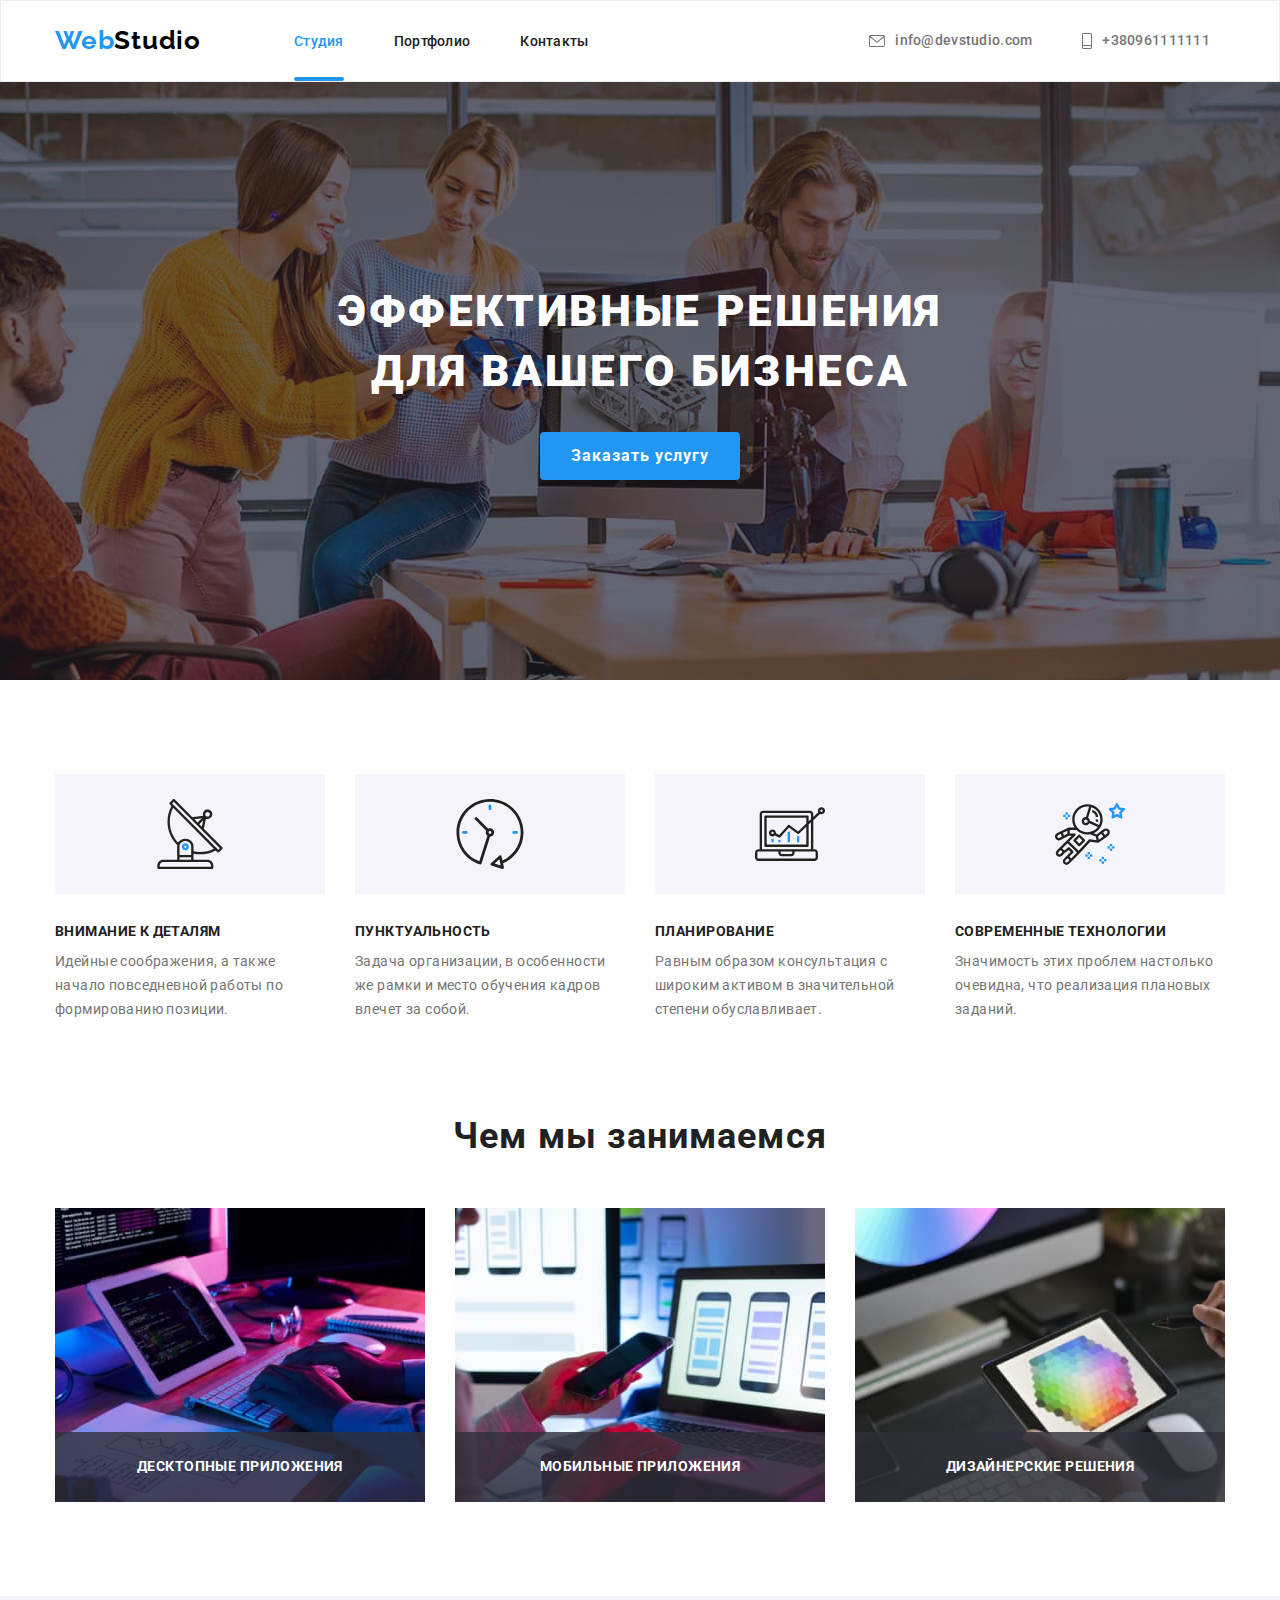
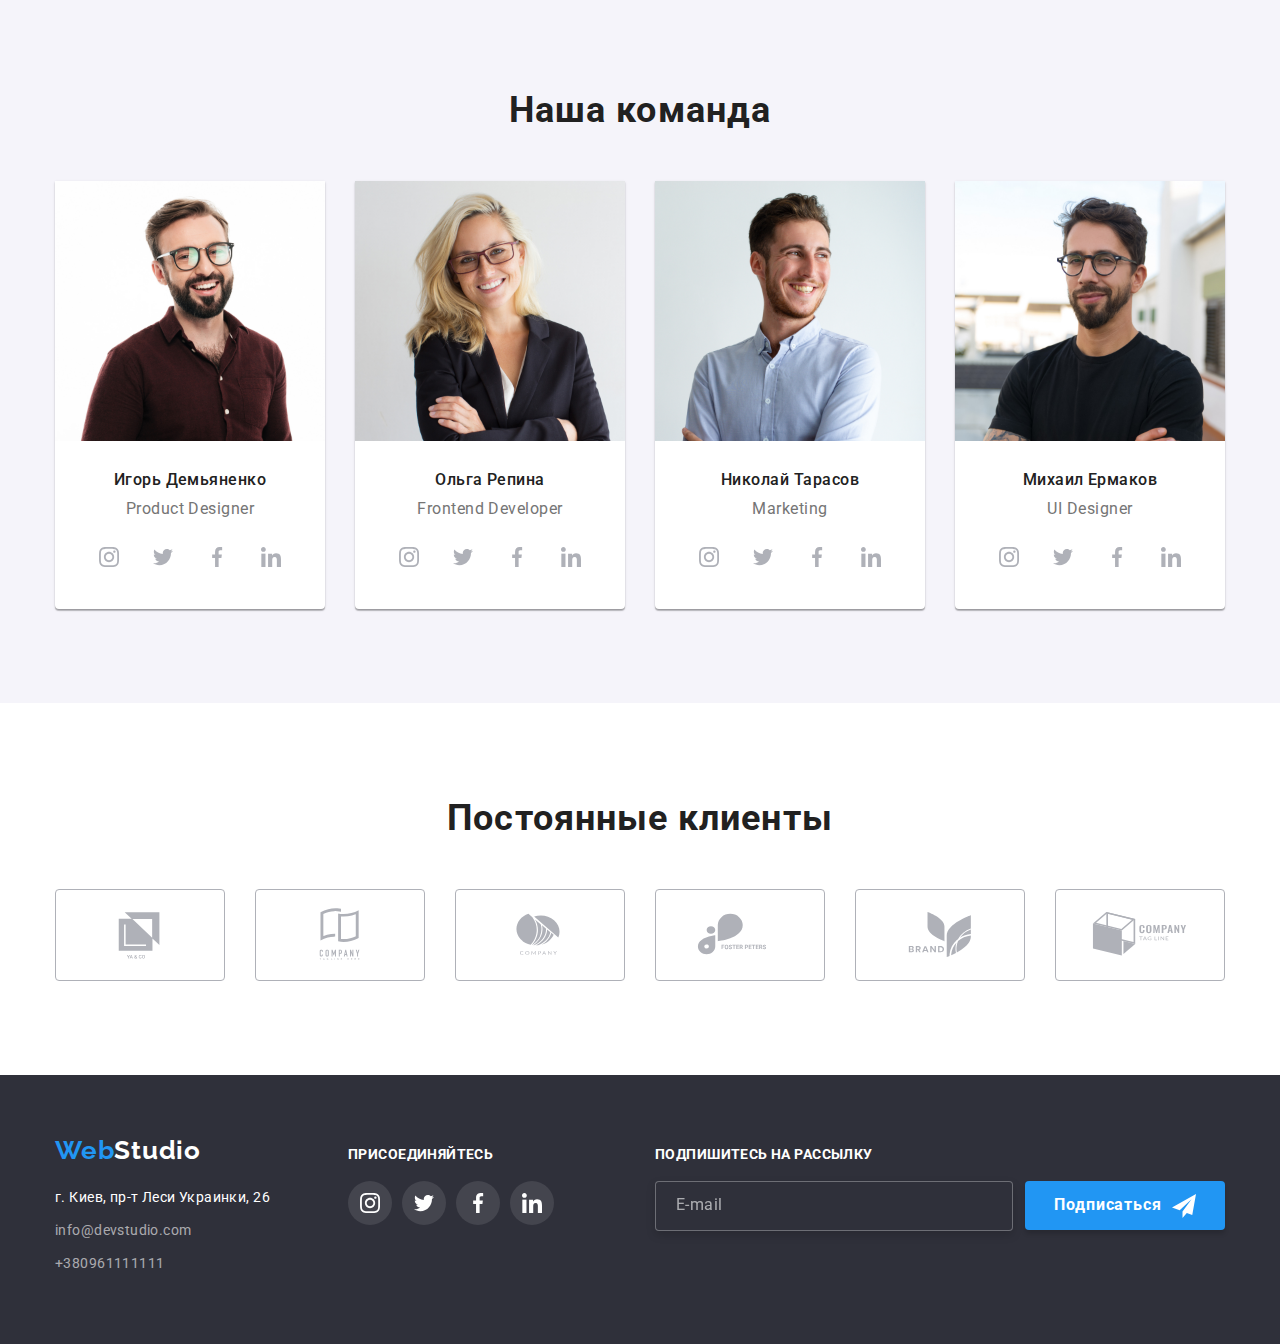
==== index.html @ fdfac1af "TEST" ====
<!DOCTYPE html>
<html lang="ru">
<head>
    <meta charset="UTF-8">
    <meta http-equiv="X-UA-Compatible" content="IE=edge">
    <meta name="viewport" content="width=device-width, initial-scale=1.0">
    <title>Студия</title>
    <link href="https://fonts.googleapis.com/css2?family=Raleway:wght@700&family=Roboto:wght@400;500;700;900&display=swap" rel="stylesheet">
    <link rel="stylesheet" href="https://cdnjs.cloudflare.com/ajax/libs/animate.css/4.1.1/animate.min.css"/>
    <link rel="stylesheet" href="https://cdnjs.cloudflare.com/ajax/libs/modern-normalize/1.1.0/modern-normalize.css">
    <link rel="stylesheet" href="./css/reset.css">
    <link rel="stylesheet" href="./css/styles.css">
</head>
<body>
    <header class="page-header">
            <nav class="container main-nav">
                    <a href="/" class="logo-header">
                        <span class="accent">Web</span>Studio
                    </a> 
                <ul class="site-nav list">
                    <li class="item"><a class="link current" href="">Студия</a></li>
                    <li class="item"><a class="link" href="./portfolio.html">Портфолио</a></li>
                    <li class="item"><a class="link" href="">Контакты</a></li>
                </ul>
        
                <div class="container contacts-nav">
                    <ul class="contacts list">  
                        <li class="item-mail">
                            
                                <a class="item-mail-link" href="mailto:info@devstudio.com">info@devstudio.com
                                <svg class="item-mail-icon" width="16px" height="12px">
                                    <use href="./img/icons.svg#icon-mail"></use>
                                </svg>
                                </a>
                            
                        </li>
                        <li class="item-phone">
                                 <a class="item-phone-link" href="tel:+380961111111">+380961111111
                                <svg class="item-phone-icon" width="10px" height="16px">
                                    <use href="./img/icons.svg#icon-tel"></use>
                                </svg>
                                </a>
                            
                        </li>
                    </ul>
                </div>
            </nav>
    </header>
    <!-------------- ГЕРОЙ ------------------------------------------------------------>
 <main>
        <section class="hero">
            <div class="container container-hero">
                <h1 class="hero-title">ЭФФЕКТИВНЫЕ РЕШЕНИЯ ДЛЯ ВАШЕГО БИЗНЕСА</h1>
                <button data-modal-open animate__backInLeft type="button" class="button-hero">Заказать услугу</button>
            </div>
        </section>
    
    <!-------------- НАШИ ПРЕИМУЩЕСТВА ---------------------------------------------------------------------->
        <section class="section-benefits">
            <div class="container container-benefits">
            <ul class="benefits list">
                <li class="item">
                    <div class="benefits-logo">
                        <svg class="" width="70px" height="70px">
                            <use href="./img/icons.svg#icon-antenna"></use>
                        </svg>
                    </div>
                    <h3 class="title">ВНИМАНИЕ К ДЕТАЛЯМ</h3>
                    <p class="text">Идейные соображения, а также начало повседневной работы по формированию позиции.</p>
                </li>
                <li class="item">
                    <div class="benefits-logo">
                        <svg class="" width="70px" height="70px">
                            <use href="./img/icons.svg#icon-clock"></use>
                        </svg>
                    </div>
                    <h3 class="title">ПУНКТУАЛЬНОСТЬ</h3>
                    <p class="text">Задача организации, в особенности же рамки и место обучения кадров влечет за собой.</p>
                </li>
                <li class="item">
                    <div class="benefits-logo">
                        <svg class="" width="70px" height="70px">
                            <use href="./img/icons.svg#icon-diagram"></use>
                        </svg>
                    </div>
                    <h3 class="title">ПЛАНИРОВАНИЕ</h3>
                    <p class="text">Равным образом консультация с широким активом в значительной степени обуславливает.</p>
                </li>
                <li class="item">
                    <div class="benefits-logo">
                        <svg class="" width="70px" height="70px">
                            <use href="./img/icons.svg#icon-astronaut"></use>
                        </svg>
                    </div>
                    <h3 class="title">СОВРЕМЕННЫЕ ТЕХНОЛОГИИ</h3>
                    <p class="text">Значимость этих проблем настолько очевидна, что реализация плановых заданий.</p>
                </li>
            </ul>
            </div>
        </section>
        <!--  ЧЕМ МЫ ЗАНИМАЕМСЯ------------------------------------------------------------------------>
        <section class="section-photo">
            <div class="container container-photo">
                <h2 class="heading">Чем мы занимаемся</h2>
                    <ul class="photo list">
                        <li class="item">
                            <img src="./img/computer.jpeg" class="link" alt="Компьютер" width="370">
                            <div class="photo-title">
                                ДЕСКТОПНЫЕ ПРИЛОЖЕНИЯ
                            </div>
                        </li>
                        <li class="item">
                            <img src="./img/cellphone.jpeg" class="link" alt="Телефон" width="370">
                            <div class="photo-title">
                                МОБИЛЬНЫЕ ПРИЛОЖЕНИЯ
                            </div>
                        </li>
                        <li class="item">
                            <img src="./img/tablet.jpeg" class="link" alt="Планшет" width="370">
                            <div class="photo-title">
                                ДИЗАЙНЕРСКИЕ РЕШЕНИЯ
                            </div>
                        </li>
                    </ul>
             </div>
        </section>
        <!-- НАША КОМАНДА---------------------------------------------------------------------- -->
        <section class="section-team">
            <div class="container main-team">
                <h2 class="heading">Наша команда</h2>
                    <ul class="team list">
                        <li class="item">
                            <img src="./img/igordemjanenko.jpeg" class="link" alt="IgorDemjanenko" width="270">
                            <div class="text-block">
                                <h3 class="title">Игорь Демьяненко</h3>
                                <p class="text">Product Designer</p>
                                <ul class="team-social-list list">
                                    <li class="team-socail-item">
                                        <a href="" class="team-social-link">
                                            <svg class="team-social-icon" width="20px" height="20px">
                                                <use href="./img/icons.svg#icon-instagram"></use>
                                            </svg>
                                        </a>
                                    </li>
                                    <li class="team-socail-item">
                                        <a href="" class="team-social-link">
                                            <svg class="team-social-icon" width="20px" height="20px">
                                                <use href="./img/icons.svg#icon-twitter"></use>
                                            </svg>
                                        </a>
                                    </li>
                                    <li class="team-socail-item">
                                        <a href="" class="team-social-link">
                                            <svg class="team-social-icon" width="20px" height="20px">
                                                <use href="./img/icons.svg#icon-facebook"></use>
                                            </svg>
                                        </a>
                                    </li>
                                    <li class="team-socail-item">
                                        <a href="" class="team-social-link">
                                            <svg class="team-social-icon" width="20px" height="20px">
                                                <use href="./img/icons.svg#icon-linkedin"></use>
                                            </svg>
                                        </a>
                                    </li>
                                </ul>
                            </div>
                        </li>
                        <li class="item">
                            <img src="./img/olgarepina.jpeg" class="link" alt="OlgaRepina" width="270">
                            <div class="text-block">
                                <h3 class="title">Ольга Репина</h3>
                                <p class="text">Frontend Developer</p>
                                <ul class="team-social-list list">
                                    <li class="team-socail-item">
                                        <a href="" class="team-social-link">
                                            <svg class="team-social-icon" width="20px" height="20px">
                                                <use href="./img/icons.svg#icon-instagram"></use>
                                            </svg>
                                        </a>
                                    </li>
                                    <li class="team-socail-item">
                                        <a href="" class="team-social-link">
                                            <svg class="team-social-icon" width="20px" height="20px">
                                                <use href="./img/icons.svg#icon-twitter"></use>
                                            </svg>
                                        </a>
                                    </li>
                                    <li class="team-socail-item">
                                        <a href="" class="team-social-link">
                                            <svg class="team-social-icon" width="20px" height="20px">
                                                <use href="./img/icons.svg#icon-facebook"></use>
                                            </svg>
                                        </a>
                                    </li>
                                    <li class="team-socail-item">
                                        <a href="" class="team-social-link">
                                            <svg class="team-social-icon" width="20px" height="20px">
                                                <use href="./img/icons.svg#icon-linkedin"></use>
                                            </svg>
                                        </a>
                                    </li>
                                </ul>
                            </div>
                        </li>
                        <li class="item">
                            <img src="./img/nikolaytarasov.jpeg" class="link" alt="NikolayTarasov" width="270">
                            <div class="text-block">
                                <h3 class="title">Николай Тарасов</h3>
                                <p class="text">Marketing</p>
                                <ul class="team-social-list list">
                                    <li class="team-socail-item">
                                        <a href="" class="team-social-link">
                                            <svg class="team-social-icon" width="20px" height="20px">
                                                <use href="./img/icons.svg#icon-instagram"></use>
                                            </svg>
                                        </a>
                                    </li>
                                    <li class="team-socail-item">
                                        <a href="" class="team-social-link">
                                            <svg class="team-social-icon" width="20px" height="20px">
                                                <use href="./img/icons.svg#icon-twitter"></use>
                                            </svg>
                                        </a>
                                    </li>
                                    <li class="team-socail-item">
                                        <a href="" class="team-social-link">
                                            <svg class="team-social-icon" width="20px" height="20px">
                                                <use href="./img/icons.svg#icon-facebook"></use>
                                            </svg>
                                        </a>
                                    </li>
                                    <li class="team-socail-item">
                                        <a href="" class="team-social-link">
                                            <svg class="team-social-icon" width="20px" height="20px">
                                                <use href="./img/icons.svg#icon-linkedin"></use>
                                            </svg>
                                        </a>
                                    </li>
                                </ul>
                            </div>
                        </li>
                        <li class="item">
                            <img src="./img/mikhailermakov.jpeg" class="link" alt="MikhailErmakov" width="270">
                            <div class="text-block">
                                <h3 class="title">Михаил Ермаков</h3>
                                <p class="text">UI Designer</p>
                                <ul class="team-social-list list">
                                    <li class="team-socail-item">
                                        <a href="" class="team-social-link">
                                            <svg class="team-social-icon" width="20px" height="20px">
                                                <use href="./img/icons.svg#icon-instagram"></use>
                                            </svg>
                                        </a>
                                    </li>
                                    <li class="team-socail-item">
                                        <a href="" class="team-social-link">
                                            <svg class="team-social-icon" width="20px" height="20px">
                                                <use href="./img/icons.svg#icon-twitter"></use>
                                            </svg>
                                        </a>
                                    </li>
                                    <li class="team-socail-item">
                                        <a href="" class="team-social-link">
                                            <svg class="team-social-icon" width="20px" height="20px">
                                                <use href="./img/icons.svg#icon-facebook"></use>
                                            </svg>
                                        </a>
                                    </li>
                                    <li class="team-socail-item">
                                        <a href="" class="team-social-link">
                                            <svg class="team-social-icon" width="20px" height="20px">
                                                <use href="./img/icons.svg#icon-linkedin"></use>
                                            </svg>
                                        </a>
                                    </li>
                                </ul>
                            </div>
                        </li>
                    </ul>
            </div>
        </section>   
</main>
<!---------------ПОСТОЯННЫЕ КЛИЕНТЫ------------------------------------------------------------------------------------------------>
<section class="section-clients">
    <div class="container-clients">
        <h2 class="heading">Постоянные клиенты</h2>
        <ul class="clients list">     
                <li class="clients-item">
                        <a href="" class="clients-link">
                            <svg class="clients-icon" width="106px" height="60px">
                                <use href="./img/icons.svg#icon-Logo-1"></use>
                            </svg>
                        </a>  
                    
                </li>    
                <li class="clients-item">
                        <a href="" class="clients-link">
                            <svg class="clients-icon" width="106px" height="60px">
                                <use href="./img/icons.svg#icon-Logo-2"></use>
                            </svg>
                        </a>
                </li> 
                <li class="clients-item">
                        <a href="" class="clients-link">
                            <svg class="clients-icon" width="106px" height="60px">
                                <use href="./img/icons.svg#icon-Logo-3"></use>
                            </svg>
                        </a>
                </li>
                <li class="clients-item"> 
                        <a href="" class="clients-link">
                            <svg class="clients-icon" width="106px" height="60px">
                                <use href="./img/icons.svg#icon-Logo-4"></use>
                            </svg>
                        </a>    
                </li>
                <li class="clients-item">
                        <a href="" class="clients-link">
                            <svg class="clients-icon" width="106px" height="60px">
                                <use href="./img/icons.svg#icon-Logo-5"></use>
                            </svg>
                        </a>
                </li>
                <li class="clients-item">
                        <a href="" class="clients-link">
                            <svg class="clients-icon" width="106px" height="60px">
                                <use href="./img/icons.svg#icon-Logo-6"></use>
                            </svg>
                        </a>
                </li>
        </ul>
    </div>
</section>
<!------------ BACKDROP ------------->

<div class="backdrop is-hidden " data-modal>
    <div class="modal">
        <form class="form">
            <h2 class="modal-text">Оставьте свои данные, мы вам перезвоним</h2>
            
            <div class="form-field">
                <label for="name">Имя</label>
                <input class="form-input" type="text" name="name" id="name" >
                <svg class="svg-modal-icon" width="18" height="18">
                    <use href="./img/icons.svg#icon-person-modal"></use>
                </svg>
            </div>

            <div class="form-field">
                <label for="tel">Телефон</label>
                <input class="form-input" type="tel" name="tel" id="tel" >
                <svg class="svg-modal-icon" width="18" height="18">
                    <use href="./img/icons.svg#icon-phone-modal"></use>
                </svg>
            </div>

            <div class="form-field">
                <label for="mail">Почта</label>
                <input class="form-input" type="email" name="mail" id="mail"  >
                <svg class="svg-modal-icon" width="18" height="18">
                    <use href="./img/icons.svg#icon-email-modal"></use>
                </svg>
            </div>

            <div class="form-field">
                <label for="comment"> Комментарий</label>
                <textarea class="comment" name="comment" id="comment" rows="10" placeholder="Введите текст" ></textarea>
            </div>
            
            <div class="form-field-checkbox">
                <input class="checkbox" type="checkbox" name="policy" id="policy">
                <label for="policy">
                    <span class="icon"></span>
                    Соглашаюсь с рассылкой и принимаю <a href="" class="policy-link">Условия договора</a>
                </label>
            </div>

            <div class="button-field">
                <button class="button-hero" type="submit">Отправить</button>
            </div>

        </form>
        <button data-modal-close  type="button" class="modal-close ">
            <svg class="modal-icon" width="18px" height="18px">
                <use href="./img/icons.svg#icon-close-black"></use>
            </svg>
        </button>
    </div>
</div>
<!---------------FOOTER------------------------------------------------------------------------------------------------>
<footer class="footer "> 
    <div class="main-footer container">
        <div class=" footer-left">
            <a href="/" class="logo-footer">
                <span class="accent">Web</span>Studio
            </a>
            <address class="address">
                <p><a class="location" href="https://goo.gl/maps/oMh32FFDdAk15GPm8" target="_blank"> г. Киев, пр-т Леси Украинки, 26</a></p>
                <p><a class="item" href="mailto:info@devstudio.com">info@devstudio.com</a></p>
                <p><a class="item" href="tel:+380961111111">+380961111111</a></p>
            </address>
        </div>
        <div class=" footer-right">
            <h3 class="title">ПРИСОЕДИНЯЙТЕСЬ</h3>
            <ul class="footer-list list">
                <li class="item">
                    <a href="" class="footer-right-link">
                    <svg class="footer-right-logo" width="20px" height="20px">
                        <use href="./img/icons.svg#icon-instagram"></use>
                    </svg>
                    </a>
                </li>
                <li class="item">
                    <a href="" class="footer-right-link">
                    <svg class="footer-right-logo" width="20px" height="20px">
                        <use href="./img/icons.svg#icon-twitter"></use>
                    </svg>
                    </a>
                </li>
                <li class="item">
                    <a href="" class="footer-right-link">
                    <svg class="footer-right-logo" width="20px" height="20px">
                        <use href="./img/icons.svg#icon-facebook"></use>
                    </svg>
                    </a>
                </li>
                <li class="item">
                    <a href="" class="footer-right-link">
                    <svg class="footer-right-logo" width="20px" height="20px">
                        <use href="./img/icons.svg#icon-linkedin"></use>
                    </svg>
                    </a>
                </li>
            </ul>
        </div>
        <div class="footer-last">
            <h3 class="title">ПОДПИШИТЕСЬ НА РАССЫЛКУ</h3>
            <div class="footer-form-flex">
                <label for="mail"></label>
                <input class="footer-form" type="email" name="mail" id="mail" placeholder="E-mail">
                
                <button class="button-hero" type="submit">Подписаться
                    <svg class="button-hero-logo">
                        <use href="./img/icons.svg#icon-icon-send"></use>
                    </svg>
                </button>
            </div>
        </div>
    </div>
</footer>
<script src="./js/modal.js"></script>
</body>
</html>
---- css/styles.css ----
:root {
  --primary-title-color: #212121;
  --text-color: #757575;
  --primary-bg-color: #ffffff;
  --accent-color: #2196f3;
}

body {
  background-color: var(--primary-bg-color);
  color: var(--primary-title-color);
  font-family: roboto, sans-serif;
}
.list {
  text-decoration: none;
  list-style: none;
  padding: 0;
  margin: 0;
}
.logo-header {
  display: flex;
  align-items: center;
  padding-top: 24px;
  padding-bottom: 25px;

  color: #000000;
  font-family: raleway, sans-serif;
  font-size: 26px;
  line-height: 1.19;
  letter-spacing: 0.03em;
  font-weight: 700;
  text-decoration: none;
}

.logo-footer {
  display: flex;
  align-items: center;
  margin-bottom: 20px;

  color: #ffffff;
  font-family: raleway, sans-serif;
  font-size: 26px;
  line-height: 1.19;
  letter-spacing: 0.03em;
  font-weight: 700;
  text-decoration: none;
}

.accent {
  color: var(--accent-color);
}
.active-link:hover,
.active-link:focus {
  color: var(--accent-color);
}

.container {
  width: 1200px;
  padding-left: 15px;
  padding-right: 15px;
  margin-left: auto;
  margin-right: auto;
  /* outline: 2px solid tomato; */
}

/* ----------------------НАВИГАЦИЯ------------------------------------------------------------------------------------ */
.page-header {
  border: 1px solid #ececec;
}

.main-nav {
  display: flex;
  align-items: center;
}
.site-nav {
  display: flex;
  align-items: center;
  margin-left: 93px;
}
.site-nav .item {
  margin-right: 50px;
}
.site-nav .item:last-child {
  margin-right: 0;
}
.site-nav .link.current {
  position: relative;
}
.site-nav .link {
  padding-top: 32px;
  padding-bottom: 32px;

  color: var(--primary-title-color);
  font-weight: 500;
  font-size: 14px;
  line-height: 1.14;
  letter-spacing: 0.02em;
  text-decoration: none;
}
.link.current::after {
  content: " ";
  position: absolute;
  width: 100%;
  height: 4px;
  left: 0;
  bottom: 0;

  background: var(--accent-color);
  border-radius: 2px;
}
.site-nav .link:hover,
.site-nav .link:focus {
  color: var(--accent-color);
}
.site-nav .link.current {
  color: var(--accent-color);
}
.site-nav .link {
  cursor: pointer;
  transition-duration: 250ms;
  transition-timing-function: cubic-bezier(0.4, 0, 0.2, 1);
}

/* ----------------------РАЗДЕЛ КОНТАКТЫ В НАВИГАЦИИ------------------------------------------------------------------------ */

.contacts {
  display: flex;
  justify-content: flex-end;
  align-items: center;

  color: var(--text-color);
}
.item-mail-link,
.item-phone-link {
  padding-top: 32px;
  padding-bottom: 32px;
  text-decoration: none;
  padding: 32px 0;
  flex-direction: row-reverse;
  display: flex;
  color: var(--text-color);
  transition-duration: 250ms;
  transition-timing-function: cubic-bezier(0.4, 0, 0.2, 1);
}

.item-mail-icon,
.item-phone-icon {
  fill: currentColor;
  cursor: pointer;
  align-self: center;
  margin-right: 10px;
}
.item-mail-link {
  display: flex;
  align-items: center;
}
.item-mail-link:hover,
.item-mail-link:focus {
  color: var(--accent-color);
}
.item-mail-link:hover .item-mail-link,
.item-mail-link:focus .item-mail-link {
  color: var(--accent-color);
}
.item-phone-link:hover,
.item-phone-link:focus {
  color: var(--accent-color);
}
.item-phone-link:hover .item-phone-link,
.item-phone-link:focus .item-phone-link {
  color: var(--accent-color);
}

.contacts .item-mail + .item-phone {
  margin-left: 50px;
}
.contacts .item-mail,
.contacts .item-phone {
  display: flex;
  font-weight: 500;
  font-size: 14px;
  line-height: 1.14;
  letter-spacing: 0.02em;
  text-decoration: none;
}
/* ----------------------ГЕРОЙ------------------------------------------------------------------------------------------- */
.hero {
  background-color: #2f303a;
  background-image: linear-gradient(
      rgba(47, 48, 58, 0.4),
      rgba(47, 48, 58, 0.4)
    ),
    url(../img/hero-image.jpeg);
  background-position: center;
  background-repeat: no-repeat;
  padding-top: 200px;
  padding-bottom: 200px;
  text-align: center;
}

.hero-title {
  margin-left: auto;
  margin-right: auto;
  max-width: 696px;
  margin-bottom: 30px;
  color: #ffffff;
  font-size: 44px;
  line-height: 1.36;
  letter-spacing: 0.06em;
  font-weight: 900;
}

.button-hero:hover,
.button-hero:focus {
  color: var(--accent-color);
  color: #ffffff;
}
.button-hero {
  cursor: pointer;
}
.button-hero {
  padding: 10px 22px;
}
.button-hero {
  background-color: var(--accent-color);
  color: #ffffff;
  box-shadow: 0px 4px 4px rgba(0, 0, 0, 0.15);
  font-size: 16px;
  line-height: 1.8;
  letter-spacing: 0.06em;
  font-weight: 700;
  border-radius: 4px;
  border-style: none;
  min-width: 200px;
  text-align: center;
}

/* ----------------------НАШИ ПРЕИМУЩЕСТВА-------------------------------------------------------------------------------- */
.section-benefits {
  padding-top: 94px;
  padding-bottom: 94px;
}
.benefits {
  display: flex;
}
.benefits .item {
  width: 270px;
  margin-right: 30px;
}
.benefits .item:last-child {
  margin-right: 0;
}
.benefits .title {
  margin-bottom: 10px;
  font-weight: 700;
  font-size: 14px;
  line-height: 1.14;
  letter-spacing: 0.03em;
}
.benefits .text {
  font-size: 14px;
  line-height: 1.7;
  letter-spacing: 0.03em;
  color: var(--text-color);
}
.benefits-logo {
  width: 270px;
  height: 120px;
  margin-bottom: 30px;
  background-color: #f5f4fa;
  display: flex;
  justify-content: center;
  align-items: center;
}
/* ----------------------ЧЕМ МЫ ЗАНИМАЕМСЯ--------------------------------------------------------------------------------- */

.photo {
  display: flex;
}

.section-photo {
  padding-bottom: 94px;
}
.heading {
  margin-bottom: 50px;
}
.photo .item {
  position: relative;
  margin-right: 30px;
}
.photo .item:last-child {
  margin-right: 0;
}

.section-photo .heading,
.section-team .heading {
  font-weight: 700;
  font-size: 36px;
  line-height: 1.16;
  text-align: center;
  letter-spacing: 0.03em;
}
.photo-title {
  position: absolute;
  width: 100%;
  height: 70px;
  bottom: 0;
  left: 0;

  background: rgba(47, 48, 58, 0.8);

  font-family: Roboto;
  font-style: normal;
  font-weight: 700;
  font-size: 14px;
  line-height: 1.14;
  text-align: center;
  letter-spacing: 0.03em;
  color: #ffffff;
  padding: 27px 82px;
}

/* ----------------------НАША КОМАНДА-------------------------------------------------------------------------------------- */

.section-team {
  background-color: #f5f4fa;
  padding-top: 94px;
  padding-bottom: 94px;
}
.team {
  display: flex;
}
.team .item {
  justify-content: center;
  background: #ffffff;
  box-shadow: 0px 1px 3px rgba(0, 0, 0, 0.12), 0px 1px 1px rgba(0, 0, 0, 0.14),
    0px 2px 1px rgba(0, 0, 0, 0.2);
  border-radius: 0px 0px 4px 4px;
  margin-right: 30px;
}
.team .item:last-child {
  margin-right: 0;
}
.text-block {
  text-align: center;
  padding: 30px;
}
.team .title {
  padding-bottom: 10px;
  font-weight: 500;
  font-size: 16px;
  line-height: 1.18;
  letter-spacing: 0.03em;
}
.team .text {
  color: var(--text-color);
  font-size: 16px;
  line-height: 1.18;
  letter-spacing: 0.03em;
  margin-bottom: 16px;
}
.team-social-list {
  display: flex;
  justify-content: center;
}
.team-socail-item + .team-socail-item {
  margin-left: 10px;
}
.team-social-link {
  display: flex;
  justify-content: center;
  align-items: center;
  border-radius: 50%;
  width: 44px;
  height: 44px;
  color: #afb1b8;
  transition-duration: 250ms;
  transition-timing-function: cubic-bezier(0.4, 0, 0.2, 1);
}

.team-social-icon {
  fill: currentColor;
}
.team-social-link:hover,
.team-social-link:focus {
  background-color: #2196f3;
  color: #ffffff;
}
/* ---------------ПОСТОЯННЫЕ КЛИЕНТЫ----------------------------------------------------------------------------------------- */
.clients {
  display: flex;
  justify-content: center;
}

.clients-icon {
  fill: currentColor;
}

.clients-link:hover,
.clients-link:focus {
  color: var(--accent-color);
  border-color: var(--accent-color);
  outline: none;
}

.section-clients {
  justify-content: center;
  padding-top: 94px;
  padding-bottom: 94px;
}

.clients-link {
  display: flex;
  justify-content: center;
  align-items: center;
  width: 170px;
  height: 92px;
  border: 1px solid #afb1b8;
  box-sizing: border-box;
  color: #afb1b8;
  border-radius: 4px;
  transition-duration: 250ms;
  transition-timing-function: cubic-bezier(0.4, 0, 0.2, 1);
}
.clients-item {
  margin-right: 30px;
}
.clients-item:last-child {
  margin-right: 0;
}

.section-clients .heading {
  font-size: 36px;
  line-height: 42px;
  text-align: center;
  letter-spacing: 0.03em;
}

/* ------------- МЕНЮ СЕКЦИИ ПОРТФОЛИО --------------------------------------------------------------------------------------- */

.section-portfolio {
  padding-top: 94px;
  padding-bottom: 94px;
}
.container-portfolio {
  margin-bottom: 50px;
}

.filter {
  display: flex;
  justify-content: center;
}
.filter .item {
  margin-right: 8px;
}
.filter .item:last-child {
  margin-right: 0;
}

.button:hover,
.button:focus {
  background-color: var(--accent-color);
  color: #ffffff;
  box-shadow: 0px 3px 1px rgba(0, 0, 0, 0.1), 0px 1px 2px rgba(0, 0, 0, 0.08),
    0px 2px 2px rgba(0, 0, 0, 0.12);
}

.button {
  cursor: pointer;
  background-color: #f5f4fa;
  color: var(--primary-title-color);
  font-family: inherit;
  font-weight: 500;
  font-size: 16px;
  line-height: 1.6;
  letter-spacing: 0.03em;
  border-radius: 4px;
  border-style: none;
  padding: 6px 22px;
  text-align: center;
  transition-duration: 250ms;
  transition-timing-function: cubic-bezier(0.4, 0, 0.2, 1);
}

/* ---------------- ПРИМЕРЫ РАБОТ ------------------------------------------------------------------------------------------- */

.border {
  background: #ffffff;
  border: 1px solid #eeeeee;
  box-sizing: border-box;
  padding: 20px 24px;
}
.examples .item:hover,
.item:focus {
  box-shadow: 0px 1px 1px rgba(0, 0, 0, 0.12), 0px 4px 4px rgba(0, 0, 0, 0.06),
    1px 4px 6px rgba(0, 0, 0, 0.16);
}

.examples {
  display: flex;
  flex-wrap: wrap;
}

.examples .item {
  width: 370px;
  height: 404px;
  margin-right: 30px;
  margin-bottom: 30px;
}
.examples .item:nth-last-child(-n + 3) {
  margin-bottom: 0;
}

.examples .item:nth-child(3n) {
  margin-right: 0;
}
.examples .title {
  font-weight: 700;
  font-size: 18px;
  line-height: 2;
  letter-spacing: 0.06em;
  margin-bottom: 4px;
}
.examples .text {
  color: var(--text-color);
}
.examples .text {
  font-size: 16px;
  line-height: 1.8;
  letter-spacing: 0.03em;
}
.examples-border {
  position: relative;
  overflow: hidden;
}
.examples-hover {
  position: absolute;
  width: 100%;
  height: 100%;
  top: 0;
  left: 0;
  opacity: 0;

  font-style: normal;
  font-weight: normal;
  font-size: 18px;
  line-height: 1.5;
  letter-spacing: 0.03em;
  color: #ffffff;
  padding: 63px 24px;
  background: rgba(33, 150, 243, 0.9);
  transition-duration: 250ms;
  transition-timing-function: cubic-bezier(0.4, 0, 0.2, 1);
  transform: translateY(100%);
}

.examples .item:hover .examples-hover {
  opacity: 1;
  transform: translateY(0);
}
/* ---------------BACKDROP----------------------- */
.backdrop {
  position: fixed;
  top: 0;
  left: 0;
  width: 100%;
  height: 100%;
  background: rgba(0, 0, 0, 0.2);

  transition-duration: 750ms;
  transition-timing-function: cubic-bezier(0.4, 0, 0.2, 1);
}

.backdrop.is-hidden {
  visibility: hidden;
  opacity: 0;
  pointer-events: none;
  transition-duration: 250ms;
  transition-timing-function: cubic-bezier(0.4, 0, 0.2, 1);
}
.modal {
  position: relative;
  top: 50%;
  left: 50%;
  transform: translate(-50%, -50%);

  width: 528px;
  min-height: 581px;
  background: #ffffff;
  box-shadow: 0px 1px 3px rgba(0, 0, 0, 0.12), 0px 1px 1px rgba(0, 0, 0, 0.14),
    0px 2px 1px rgba(0, 0, 0, 0.2);
  border-radius: 4px;
}
.modal-close {
  display: flex;
  align-items: center;
  justify-content: center;
  position: absolute;
  width: 30px;
  height: 30px;
  top: 0;
  right: 0;
  padding: 0;
  margin: 8px;
  background: #ffffff;
  border: 1px solid rgba(0, 0, 0, 0.1);
  box-sizing: border-box;
  border-radius: 50%;
}
.modal-icon {
  transition-duration: 250ms;
  transition-timing-function: cubic-bezier(0.4, 0, 0.2, 1);

  fill: #000000;
}
.modal-icon:hover {
  fill: var(--accent-color);
}
.form {
  margin-left: 40px;
  margin-right: 40px;
  padding-top: 40px;
  padding-bottom: 40px;
}
.form-field {
  position: relative;
  display: flex;
  flex-direction: column;
  margin-bottom: 10px;
}
.form-field input {
  height: 40px;
  border: 1px solid rgba(33, 33, 33, 0.2);
  box-sizing: border-box;
  border-radius: 4px;
}
.form-field label {
  font-size: 12px;
  line-height: 1.2;
  letter-spacing: 0.01em;
  color: var(--text-color);
  margin-bottom: 4px;
  transition-duration: 250ms;
  transition-timing-function: cubic-bezier(0.4, 0, 0.2, 1);
}
.form-field textarea::placeholder {
  font-size: 12px;
  line-height: 1.2;
  letter-spacing: 0.01em;
  color: rgba(117, 117, 117, 0.5);
  /* padding: 12px 16px; */
}
.form-field textarea {
  resize: none;
  border: 1px solid rgba(33, 33, 33, 0.2);
  box-sizing: border-box;
  border-radius: 4px;
}
.svg-modal-icon {
  transition-duration: 250ms;
  transition-timing-function: cubic-bezier(0.4, 0, 0.2, 1);
  position: absolute;
  top: 50%;
  left: 12px;
  display: inline-block;
}
.form-field-checkbox {
  display: flex;
  justify-content: center;
  margin-top: 20px;
  margin-bottom: 30px;
}
.checkbox {
  -webkit-appearance: none;
  -moz-appearance: none;
  appearance: none;
}
.form-field .form-input {
  padding-left: 42px;
}

.icon {
  display: inline-block;
  width: 16px;
  height: 15px;
  border: 2px solid var(--primary-title-color);
  border-radius: 4px;
}
.checkbox:checked + label[for="policy"] .icon {
  border-color: var(--accent-color);
  background-color: var(--accent-color);
  background-image: url(../img/icon\ check.svg);
  background-size: contain;
  background-repeat: no-repeat;

  transition-duration: 250ms;
  transition-timing-function: cubic-bezier(0.4, 0, 0.2, 1);
}
.modal-text {
  font-size: 20px;
  line-height: 23px;
  text-align: center;
  letter-spacing: 0.03em;
  color: #212121;
  margin-bottom: 12px;
}
.form-field .comment {
  transition-duration: 250ms;
  transition-timing-function: cubic-bezier(0.4, 0, 0.2, 1);
  max-height: 120px;
  padding-left: 12px;
  padding-top: 16px;
}
.form-field-checkbox label[for="policy"] {
  font-size: 14px;
  line-height: 1.7;
  letter-spacing: 0.03em;
  color: var(--text-color);
  margin-left: 8px;
}
.policy-link {
  color: #2196f3;
}
.form-input {
  position: relative;
}
.form-input:focus ~ .svg-modal-icon {
  fill: #2196f3;
}
.form-input:focus {
  border-color: var(--accent-color);
  outline: none;
}
.form-field .comment:focus {
  border-color: var(--accent-color);
  outline: none;
}
.button-field {
  display: flex;
  justify-content: center;
}
/* -----------FOOTER---------------------------------------------------------------------------------------------------------- */
.footer {
  background-color: #2f303a;
  padding-top: 60px;
  padding-bottom: 60px;
}
.main-footer {
  display: flex;
  align-items: baseline;
  justify-content: space-between;
}
.footer-right {
  margin-left: 70px;
}
.footer-left {
  margin: 0;
}
.footer-right .title {
  font-weight: 700;
  font-size: 14px;
  line-height: 0.9;
  letter-spacing: 0.03em;
  color: var(--primary-bg-color);
  margin-bottom: 20px;
}

.footer-list {
  display: flex;
  justify-content: center;
}
.footer-list .item {
  margin-right: 10px;
}
.footer-list .item:last-child {
  margin-right: 0;
}
.footer-right-link {
  display: flex;
  justify-content: center;
  align-items: center;
  border-radius: 50%;
  width: 44px;
  height: 44px;
  color: var(--primary-bg-color);
  background: rgba(255, 255, 255, 0.1);
  transition-duration: 250ms;
  transition-timing-function: cubic-bezier(0.4, 0, 0.2, 1);
}
.footer-right-logo {
  background-position: center;
}
.footer-right-logo {
  fill: currentColor;
}
.footer-right-link:hover,
.footer-right-link:focus {
  background-color: var(--accent-color);
  color: var(--primary-bg-color);
  transition-duration: 250ms;
  transition-timing-function: cubic-bezier(0.4, 0, 0.2, 1);
}
.address {
  font-size: 14px;
  line-height: 1.7;
  letter-spacing: 0.03em;
  font-style: normal;
}
.address p {
  margin-bottom: 9px;
}
.address.location:hover,
.address .location:focus {
  color: var(--accent-color);
}
.address .location {
  color: #ffffff;
  text-decoration: none;
}

/* -----почта/телефон----------------------------------------------------------------------------------------------------- */
.address .item,
.address .location {
  cursor: pointer;
}

.address .item {
  color: rgba(255, 255, 255, 0.6);
  text-decoration: none;
  transition-duration: 250ms;
  transition-timing-function: cubic-bezier(0.4, 0, 0.2, 1);
}
.address .item:hover,
.address .item:focus {
  color: var(--accent-color);
}
/* -----Footer-last----------- */
.footer-last {
  margin-left: 93px;
  color: #ececec;
}
.footer-last .title {
  font-weight: 700;
  font-size: 14px;
  line-height: 0.9;
  letter-spacing: 0.03em;
  color: var(--primary-bg-color);
  margin-bottom: 20px;
}
.footer-form {
  padding-left: 20px;
  min-width: 358px;
  min-height: 50px;
  margin-right: 12px;

  background-color: #2f303a;
  color: #f5f4fa;
  border: 1px solid rgba(255, 255, 255, 0.3);
  box-sizing: border-box;
  filter: drop-shadow(0px 4px 4px rgba(0, 0, 0, 0.15));
  border-radius: 4px;
}
.footer-last .button-hero {
  display: flex;
  align-items: center;
  justify-content: center;
}
.button-hero-logo {
  width: 24px;
  height: 24px;
  margin-left: 10px;
}

.footer-last input::placeholder {
  font-size: 16px;
  line-height: 1.3;
  letter-spacing: 0.03em;
  color: rgba(255, 255, 255, 0.6);
}
.footer-form-flex {
  display: flex;
  align-items: center;
  justify-content: center;
}
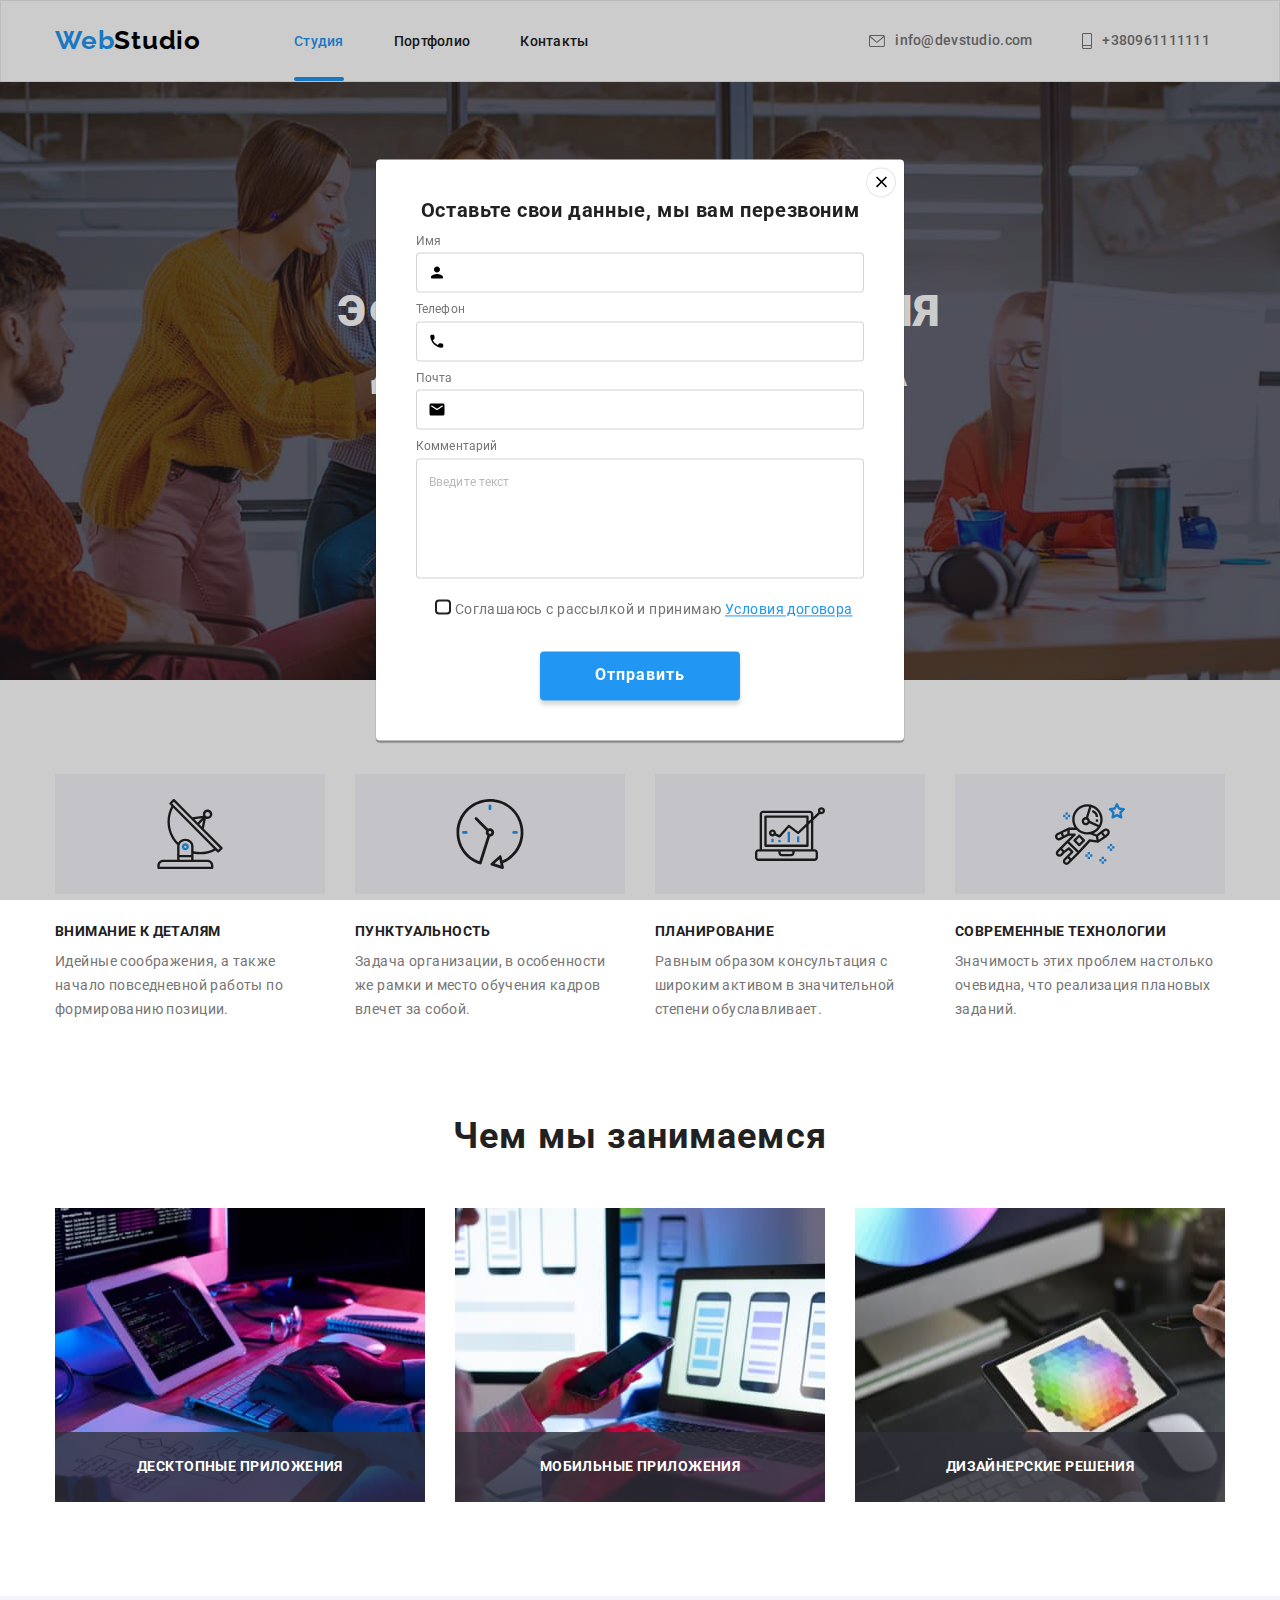
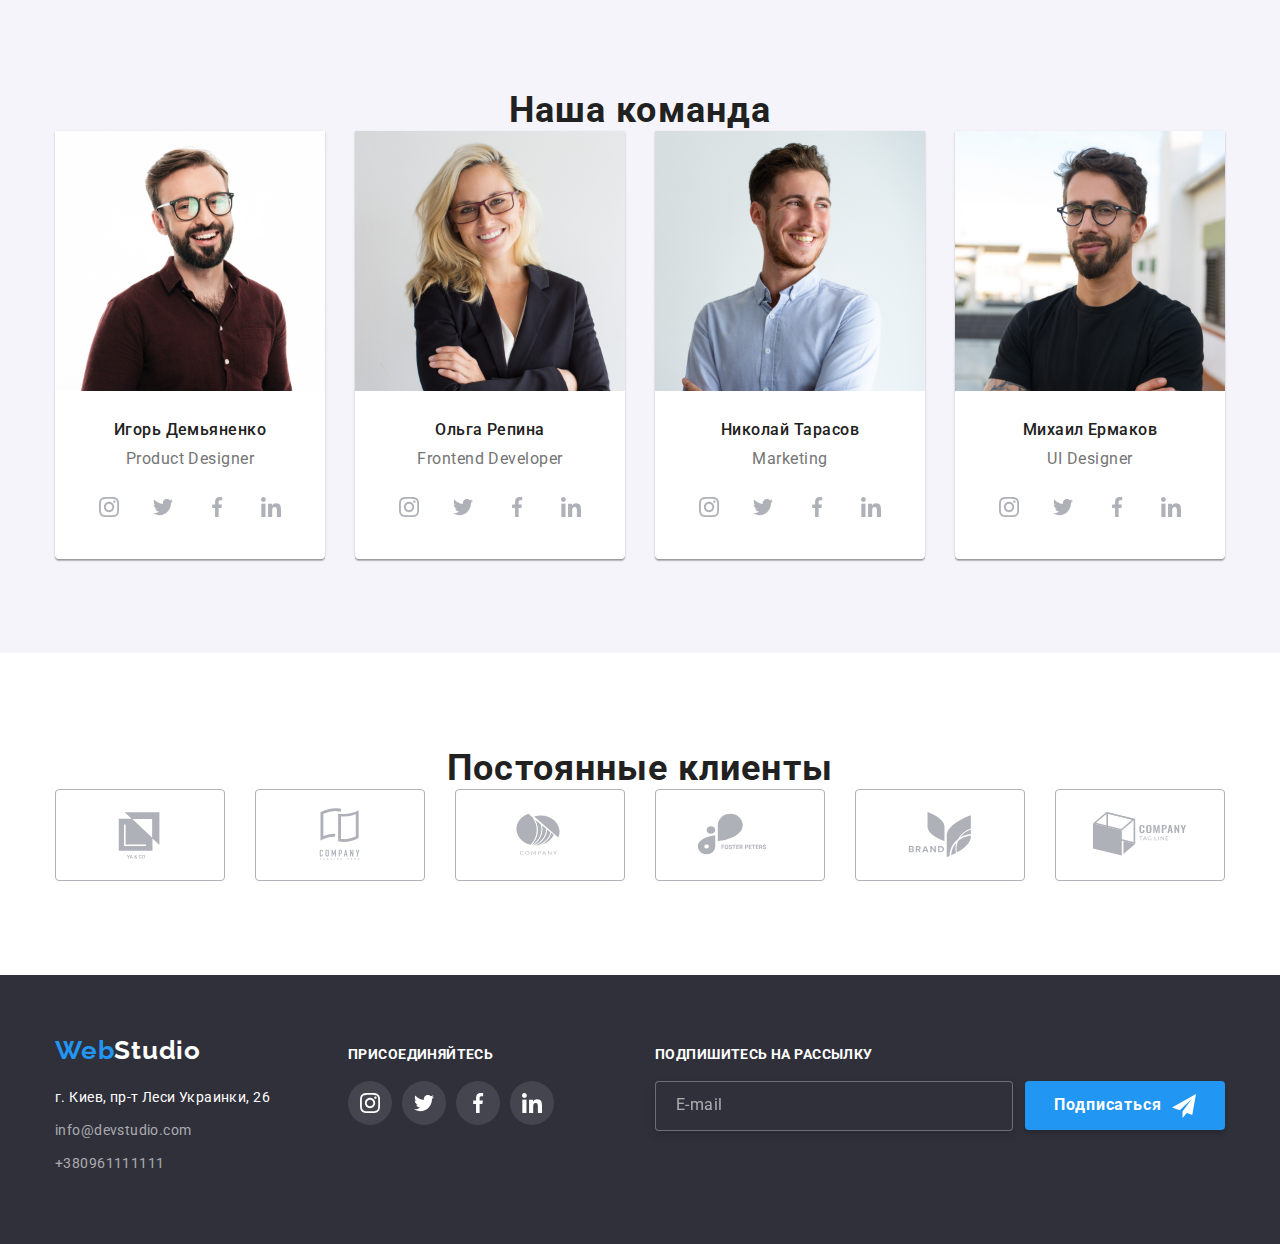
==== commit 9c335b65: "HW 7" ====
--- a/index.html
+++ b/index.html
@@ -5,38 +5,38 @@
     <meta http-equiv="X-UA-Compatible" content="IE=edge">
     <meta name="viewport" content="width=device-width, initial-scale=1.0">
     <title>Студия</title>
+    
     <link href="https://fonts.googleapis.com/css2?family=Raleway:wght@700&family=Roboto:wght@400;500;700;900&display=swap" rel="stylesheet">
     <link rel="stylesheet" href="https://cdnjs.cloudflare.com/ajax/libs/animate.css/4.1.1/animate.min.css"/>
     <link rel="stylesheet" href="https://cdnjs.cloudflare.com/ajax/libs/modern-normalize/1.1.0/modern-normalize.css">
     <link rel="stylesheet" href="./css/reset.css">
-    <link rel="stylesheet" href="./css/styles.css">
+    <!-- <link rel="stylesheet" href="./css/styles.css"> -->
+    <link rel="stylesheet" href="./css/main.min.css">
 </head>
 <body>
-    <header class="page-header">
-            <nav class="container main-nav">
-                    <a href="/" class="logo-header">
+    <header class="header">
+            <nav class="container header__nav">
+                    <a href="/" class="logo header__logo">
                         <span class="accent">Web</span>Studio
                     </a> 
                 <ul class="site-nav list">
-                    <li class="item"><a class="link current" href="">Студия</a></li>
-                    <li class="item"><a class="link" href="./portfolio.html">Портфолио</a></li>
-                    <li class="item"><a class="link" href="">Контакты</a></li>
+                    <li class="site-nav__item"><a class="site-nav__link current" href="">Студия</a></li>
+                    <li class="site-nav__item"><a class="site-nav__link" href="./portfolio.html">Портфолио</a></li>
+                    <li class="site-nav__item"><a class="site-nav__link" href="">Контакты</a></li>
                 </ul>
-        
+       
                 <div class="container contacts-nav">
                     <ul class="contacts list">  
-                        <li class="item-mail">
-                            
-                                <a class="item-mail-link" href="mailto:info@devstudio.com">info@devstudio.com
-                                <svg class="item-mail-icon" width="16px" height="12px">
+                        <li class="contacts__item">
+                                <a class="contacts__link" href="mailto:info@devstudio.com">info@devstudio.com
+                                <svg class="contacts__icon" width="16px" height="12px">
                                     <use href="./img/icons.svg#icon-mail"></use>
                                 </svg>
                                 </a>
-                            
-                        </li>
-                        <li class="item-phone">
-                                 <a class="item-phone-link" href="tel:+380961111111">+380961111111
-                                <svg class="item-phone-icon" width="10px" height="16px">
+                        </li>
+                        <li class="contacts__item">
+                                 <a class="contacts__link" href="tel:+380961111111">+380961111111
+                                <svg class="contacts__icon" width="10px" height="16px">
                                     <use href="./img/icons.svg#icon-tel"></use>
                                 </svg>
                                 </a>
@@ -49,75 +49,75 @@
     <!-------------- ГЕРОЙ ------------------------------------------------------------>
  <main>
         <section class="hero">
-            <div class="container container-hero">
-                <h1 class="hero-title">ЭФФЕКТИВНЫЕ РЕШЕНИЯ ДЛЯ ВАШЕГО БИЗНЕСА</h1>
-                <button data-modal-open animate__backInLeft type="button" class="button-hero">Заказать услугу</button>
+            <div class="container hero__container">
+                <h1 class="hero__container-title">ЭФФЕКТИВНЫЕ РЕШЕНИЯ ДЛЯ ВАШЕГО БИЗНЕСА</h1>
+                <button  data-modal-open type="button" class="hero__container-button">Заказать услугу</button>
             </div>
         </section>
     
     <!-------------- НАШИ ПРЕИМУЩЕСТВА ---------------------------------------------------------------------->
-        <section class="section-benefits">
-            <div class="container container-benefits">
-            <ul class="benefits list">
-                <li class="item">
-                    <div class="benefits-logo">
+        <section class="benefits">
+            <div class="container benefits__container">
+            <ul class="benefits__container-list list">
+                <li class="benefits__container-item">
+                    <div class="benefits__container-logo">
                         <svg class="" width="70px" height="70px">
                             <use href="./img/icons.svg#icon-antenna"></use>
                         </svg>
                     </div>
-                    <h3 class="title">ВНИМАНИЕ К ДЕТАЛЯМ</h3>
-                    <p class="text">Идейные соображения, а также начало повседневной работы по формированию позиции.</p>
-                </li>
-                <li class="item">
-                    <div class="benefits-logo">
+                    <h3 class="benefits__container-title">ВНИМАНИЕ К ДЕТАЛЯМ</h3>
+                    <p class="benefits__container-text">Идейные соображения, а также начало повседневной работы по формированию позиции.</p>
+                </li>
+                <li class="benefits__container-item">
+                    <div class="benefits__container-logo">
                         <svg class="" width="70px" height="70px">
                             <use href="./img/icons.svg#icon-clock"></use>
                         </svg>
                     </div>
-                    <h3 class="title">ПУНКТУАЛЬНОСТЬ</h3>
-                    <p class="text">Задача организации, в особенности же рамки и место обучения кадров влечет за собой.</p>
-                </li>
-                <li class="item">
-                    <div class="benefits-logo">
+                    <h3 class="benefits__container-title">ПУНКТУАЛЬНОСТЬ</h3>
+                    <p class="benefits__container-text">Задача организации, в особенности же рамки и место обучения кадров влечет за собой.</p>
+                </li>
+                <li class="benefits__container-item">
+                    <div class="benefits__container-logo">
                         <svg class="" width="70px" height="70px">
                             <use href="./img/icons.svg#icon-diagram"></use>
                         </svg>
                     </div>
-                    <h3 class="title">ПЛАНИРОВАНИЕ</h3>
-                    <p class="text">Равным образом консультация с широким активом в значительной степени обуславливает.</p>
-                </li>
-                <li class="item">
-                    <div class="benefits-logo">
+                    <h3 class="benefits__container-title">ПЛАНИРОВАНИЕ</h3>
+                    <p class="benefits__container-text">Равным образом консультация с широким активом в значительной степени обуславливает.</p>
+                </li>
+                <li class="benefits__container-item">
+                    <div class="benefits__container-logo">
                         <svg class="" width="70px" height="70px">
                             <use href="./img/icons.svg#icon-astronaut"></use>
                         </svg>
                     </div>
-                    <h3 class="title">СОВРЕМЕННЫЕ ТЕХНОЛОГИИ</h3>
-                    <p class="text">Значимость этих проблем настолько очевидна, что реализация плановых заданий.</p>
+                    <h3 class="benefits__container-title">СОВРЕМЕННЫЕ ТЕХНОЛОГИИ</h3>
+                    <p class="benefits__container-text">Значимость этих проблем настолько очевидна, что реализация плановых заданий.</p>
                 </li>
             </ul>
             </div>
         </section>
         <!--  ЧЕМ МЫ ЗАНИМАЕМСЯ------------------------------------------------------------------------>
-        <section class="section-photo">
-            <div class="container container-photo">
-                <h2 class="heading">Чем мы занимаемся</h2>
-                    <ul class="photo list">
-                        <li class="item">
+        <section class="services">
+            <div class="container services__container">
+                <h2 class="services__container-heading">Чем мы занимаемся</h2>
+                    <ul class="services__container-photo list">
+                        <li class="services__container-item">
                             <img src="./img/computer.jpeg" class="link" alt="Компьютер" width="370">
-                            <div class="photo-title">
+                            <div class="services__container-title">
                                 ДЕСКТОПНЫЕ ПРИЛОЖЕНИЯ
                             </div>
                         </li>
-                        <li class="item">
+                        <li class="services__container-item">
                             <img src="./img/cellphone.jpeg" class="link" alt="Телефон" width="370">
-                            <div class="photo-title">
+                            <div class="services__container-title">
                                 МОБИЛЬНЫЕ ПРИЛОЖЕНИЯ
                             </div>
                         </li>
-                        <li class="item">
+                        <li class="services__container-item">
                             <img src="./img/tablet.jpeg" class="link" alt="Планшет" width="370">
-                            <div class="photo-title">
+                            <div class="services__container-title">
                                 ДИЗАЙНЕРСКИЕ РЕШЕНИЯ
                             </div>
                         </li>
@@ -125,40 +125,40 @@
              </div>
         </section>
         <!-- НАША КОМАНДА---------------------------------------------------------------------- -->
-        <section class="section-team">
-            <div class="container main-team">
-                <h2 class="heading">Наша команда</h2>
-                    <ul class="team list">
-                        <li class="item">
+        <section class="team">
+            <div class="container team__container">
+                <h2 class="team__container-heading">Наша команда</h2>
+                    <ul class="team__container-team list">
+                        <li class="team__container-item">
                             <img src="./img/igordemjanenko.jpeg" class="link" alt="IgorDemjanenko" width="270">
-                            <div class="text-block">
-                                <h3 class="title">Игорь Демьяненко</h3>
-                                <p class="text">Product Designer</p>
-                                <ul class="team-social-list list">
-                                    <li class="team-socail-item">
-                                        <a href="" class="team-social-link">
-                                            <svg class="team-social-icon" width="20px" height="20px">
+                            <div class="team__container-block">
+                                <h3 class="team__container-block-title">Игорь Демьяненко</h3>
+                                <p class="team__container-block-text">Product Designer</p>
+                                <ul class="team__container-block-list list">
+                                    <li class="team__container-block-item">
+                                        <a href="" class="team__container-block-link">
+                                            <svg class="team__container-block-icon" width="20px" height="20px">
                                                 <use href="./img/icons.svg#icon-instagram"></use>
                                             </svg>
                                         </a>
                                     </li>
-                                    <li class="team-socail-item">
-                                        <a href="" class="team-social-link">
-                                            <svg class="team-social-icon" width="20px" height="20px">
+                                    <li class="team__container-block-item">
+                                        <a href="" class="team__container-block-link">
+                                            <svg class="team__container-block-icon" width="20px" height="20px">
                                                 <use href="./img/icons.svg#icon-twitter"></use>
                                             </svg>
                                         </a>
                                     </li>
-                                    <li class="team-socail-item">
-                                        <a href="" class="team-social-link">
-                                            <svg class="team-social-icon" width="20px" height="20px">
+                                    <li class="team__container-block-item">
+                                        <a href="" class="team__container-block-link">
+                                            <svg class="team__container-block-icon" width="20px" height="20px">
                                                 <use href="./img/icons.svg#icon-facebook"></use>
                                             </svg>
                                         </a>
                                     </li>
-                                    <li class="team-socail-item">
-                                        <a href="" class="team-social-link">
-                                            <svg class="team-social-icon" width="20px" height="20px">
+                                    <li class="team__container-block-item">
+                                        <a href="" class="team__container-block-link">
+                                            <svg class="team__container-block-icon" width="20px" height="20px">
                                                 <use href="./img/icons.svg#icon-linkedin"></use>
                                             </svg>
                                         </a>
@@ -166,36 +166,36 @@
                                 </ul>
                             </div>
                         </li>
-                        <li class="item">
+                        <li class="team__container-item">
                             <img src="./img/olgarepina.jpeg" class="link" alt="OlgaRepina" width="270">
-                            <div class="text-block">
-                                <h3 class="title">Ольга Репина</h3>
-                                <p class="text">Frontend Developer</p>
-                                <ul class="team-social-list list">
-                                    <li class="team-socail-item">
-                                        <a href="" class="team-social-link">
-                                            <svg class="team-social-icon" width="20px" height="20px">
+                            <div class="team__container-block">
+                                <h3 class="team__container-block-title">Ольга Репина</h3>
+                                <p class="team__container-block-text">Frontend Developer</p>
+                                <ul class="team__container-block-list list">
+                                    <li class="team__container-block-item">
+                                        <a href="" class="team__container-block-link">
+                                            <svg class="team__container-block-icon" width="20px" height="20px">
                                                 <use href="./img/icons.svg#icon-instagram"></use>
                                             </svg>
                                         </a>
                                     </li>
-                                    <li class="team-socail-item">
-                                        <a href="" class="team-social-link">
-                                            <svg class="team-social-icon" width="20px" height="20px">
+                                    <li class="team__container-block-item">
+                                        <a href="" class="team__container-block-link">
+                                            <svg class="team__container-block-icon" width="20px" height="20px">
                                                 <use href="./img/icons.svg#icon-twitter"></use>
                                             </svg>
                                         </a>
                                     </li>
-                                    <li class="team-socail-item">
-                                        <a href="" class="team-social-link">
-                                            <svg class="team-social-icon" width="20px" height="20px">
+                                    <li class="team__container-block-item">
+                                        <a href="" class="team__container-block-link">
+                                            <svg class="team__container-block-icon" width="20px" height="20px">
                                                 <use href="./img/icons.svg#icon-facebook"></use>
                                             </svg>
                                         </a>
                                     </li>
-                                    <li class="team-socail-item">
-                                        <a href="" class="team-social-link">
-                                            <svg class="team-social-icon" width="20px" height="20px">
+                                    <li class="team__container-block-item">
+                                        <a href="" class="team__container-block-link">
+                                            <svg class="team__container-block-icon" width="20px" height="20px">
                                                 <use href="./img/icons.svg#icon-linkedin"></use>
                                             </svg>
                                         </a>
@@ -203,36 +203,36 @@
                                 </ul>
                             </div>
                         </li>
-                        <li class="item">
+                        <li class="team__container-item">
                             <img src="./img/nikolaytarasov.jpeg" class="link" alt="NikolayTarasov" width="270">
-                            <div class="text-block">
-                                <h3 class="title">Николай Тарасов</h3>
-                                <p class="text">Marketing</p>
-                                <ul class="team-social-list list">
-                                    <li class="team-socail-item">
-                                        <a href="" class="team-social-link">
-                                            <svg class="team-social-icon" width="20px" height="20px">
+                            <div class="team__container-block">
+                                <h3 class="team__container-block-title">Николай Тарасов</h3>
+                                <p class="team__container-block-text">Marketing</p>
+                                <ul class="team__container-block-list list">
+                                    <li class="team__container-block-item">
+                                        <a href="" class="team__container-block-link">
+                                            <svg class="team__container-block-icon" width="20px" height="20px">
                                                 <use href="./img/icons.svg#icon-instagram"></use>
                                             </svg>
                                         </a>
                                     </li>
-                                    <li class="team-socail-item">
-                                        <a href="" class="team-social-link">
-                                            <svg class="team-social-icon" width="20px" height="20px">
+                                    <li class="team__container-block-item">
+                                        <a href="" class="team__container-block-link">
+                                            <svg class="team__container-block-icon" width="20px" height="20px">
                                                 <use href="./img/icons.svg#icon-twitter"></use>
                                             </svg>
                                         </a>
                                     </li>
-                                    <li class="team-socail-item">
-                                        <a href="" class="team-social-link">
-                                            <svg class="team-social-icon" width="20px" height="20px">
+                                    <li class="team__container-block-item">
+                                        <a href="" class="team__container-block-link">
+                                            <svg class="team__container-block-icon" width="20px" height="20px">
                                                 <use href="./img/icons.svg#icon-facebook"></use>
                                             </svg>
                                         </a>
                                     </li>
-                                    <li class="team-socail-item">
-                                        <a href="" class="team-social-link">
-                                            <svg class="team-social-icon" width="20px" height="20px">
+                                    <li class="team__container-block-item">
+                                        <a href="" class="team__container-block-link">
+                                            <svg class="team__container-block-icon" width="20px" height="20px">
                                                 <use href="./img/icons.svg#icon-linkedin"></use>
                                             </svg>
                                         </a>
@@ -240,36 +240,36 @@
                                 </ul>
                             </div>
                         </li>
-                        <li class="item">
+                        <li class="team__container-item">
                             <img src="./img/mikhailermakov.jpeg" class="link" alt="MikhailErmakov" width="270">
-                            <div class="text-block">
-                                <h3 class="title">Михаил Ермаков</h3>
-                                <p class="text">UI Designer</p>
-                                <ul class="team-social-list list">
-                                    <li class="team-socail-item">
-                                        <a href="" class="team-social-link">
-                                            <svg class="team-social-icon" width="20px" height="20px">
+                            <div class="team__container-block">
+                                <h3 class="team__container-block-title">Михаил Ермаков</h3>
+                                <p class="team__container-block-text">UI Designer</p>
+                                <ul class="team__container-block-list list">
+                                    <li class="team__container-block-item">
+                                        <a href="" class="team__container-block-link">
+                                            <svg class="team__container-block-icon" width="20px" height="20px">
                                                 <use href="./img/icons.svg#icon-instagram"></use>
                                             </svg>
                                         </a>
                                     </li>
-                                    <li class="team-socail-item">
-                                        <a href="" class="team-social-link">
-                                            <svg class="team-social-icon" width="20px" height="20px">
+                                    <li class="team__container-block-item">
+                                        <a href="" class="team__container-block-link">
+                                            <svg class="team__container-block-icon" width="20px" height="20px">
                                                 <use href="./img/icons.svg#icon-twitter"></use>
                                             </svg>
                                         </a>
                                     </li>
-                                    <li class="team-socail-item">
-                                        <a href="" class="team-social-link">
-                                            <svg class="team-social-icon" width="20px" height="20px">
+                                    <li class="team__container-block-item">
+                                        <a href="" class="team__container-block-link">
+                                            <svg class="team__container-block-icon" width="20px" height="20px">
                                                 <use href="./img/icons.svg#icon-facebook"></use>
                                             </svg>
                                         </a>
                                     </li>
-                                    <li class="team-socail-item">
-                                        <a href="" class="team-social-link">
-                                            <svg class="team-social-icon" width="20px" height="20px">
+                                    <li class="team__container-block-item">
+                                        <a href="" class="team__container-block-link">
+                                            <svg class="team__container-block-icon" width="20px" height="20px">
                                                 <use href="./img/icons.svg#icon-linkedin"></use>
                                             </svg>
                                         </a>
@@ -283,48 +283,48 @@
 </main>
 <!---------------ПОСТОЯННЫЕ КЛИЕНТЫ------------------------------------------------------------------------------------------------>
 <section class="section-clients">
-    <div class="container-clients">
-        <h2 class="heading">Постоянные клиенты</h2>
-        <ul class="clients list">     
-                <li class="clients-item">
-                        <a href="" class="clients-link">
-                            <svg class="clients-icon" width="106px" height="60px">
+    <div class="container clients__container">
+        <h2 class="clients__container-heading">Постоянные клиенты</h2>
+        <ul class="clients__container-list list">     
+                <li class="clients__container-item">
+                        <a href="" class="clients__container-link">
+                            <svg class="clients__container-icon" width="106px" height="60px">
                                 <use href="./img/icons.svg#icon-Logo-1"></use>
                             </svg>
                         </a>  
                     
                 </li>    
-                <li class="clients-item">
-                        <a href="" class="clients-link">
-                            <svg class="clients-icon" width="106px" height="60px">
+                <li class="clients__container-item">
+                        <a href="" class="clients__container-link">
+                            <svg class="clients__container-icon" width="106px" height="60px">
                                 <use href="./img/icons.svg#icon-Logo-2"></use>
                             </svg>
                         </a>
                 </li> 
-                <li class="clients-item">
-                        <a href="" class="clients-link">
-                            <svg class="clients-icon" width="106px" height="60px">
+                <li class="clients__container-item">
+                        <a href="" class="clients__container-link">
+                            <svg class="clients__container-icon" width="106px" height="60px">
                                 <use href="./img/icons.svg#icon-Logo-3"></use>
                             </svg>
                         </a>
                 </li>
-                <li class="clients-item"> 
-                        <a href="" class="clients-link">
-                            <svg class="clients-icon" width="106px" height="60px">
+                <li class="clients__container-item"> 
+                        <a href="" class="clients__container-link">
+                            <svg class="clients__container-icon" width="106px" height="60px">
                                 <use href="./img/icons.svg#icon-Logo-4"></use>
                             </svg>
                         </a>    
                 </li>
-                <li class="clients-item">
-                        <a href="" class="clients-link">
-                            <svg class="clients-icon" width="106px" height="60px">
+                <li class="clients__container-item">
+                        <a href="" class="clients__container-link">
+                            <svg class="clients__container-icon" width="106px" height="60px">
                                 <use href="./img/icons.svg#icon-Logo-5"></use>
                             </svg>
                         </a>
                 </li>
-                <li class="clients-item">
-                        <a href="" class="clients-link">
-                            <svg class="clients-icon" width="106px" height="60px">
+                <li class="clients__container-item">
+                        <a href="" class="clients__container-link">
+                            <svg class="clients__container-icon" width="106px" height="60px">
                                 <use href="./img/icons.svg#icon-Logo-6"></use>
                             </svg>
                         </a>
@@ -334,41 +334,41 @@
 </section>
 <!------------ BACKDROP ------------->
 
-<div class="backdrop is-hidden " data-modal>
+<div class="backdrop is-hidden" data-modal>
     <div class="modal">
         <form class="form">
             <h2 class="modal-text">Оставьте свои данные, мы вам перезвоним</h2>
             
-            <div class="form-field">
+            <div class="form__field">
                 <label for="name">Имя</label>
                 <input class="form-input" type="text" name="name" id="name" >
-                <svg class="svg-modal-icon" width="18" height="18">
+                <svg class="svg-form-icon" width="18" height="18">
                     <use href="./img/icons.svg#icon-person-modal"></use>
                 </svg>
             </div>
 
-            <div class="form-field">
+            <div class="form__field">
                 <label for="tel">Телефон</label>
                 <input class="form-input" type="tel" name="tel" id="tel" >
-                <svg class="svg-modal-icon" width="18" height="18">
+                <svg class="svg-form-icon" width="18" height="18">
                     <use href="./img/icons.svg#icon-phone-modal"></use>
                 </svg>
             </div>
 
-            <div class="form-field">
+            <div class="form__field">
                 <label for="mail">Почта</label>
                 <input class="form-input" type="email" name="mail" id="mail"  >
-                <svg class="svg-modal-icon" width="18" height="18">
+                <svg class="svg-form-icon" width="18" height="18">
                     <use href="./img/icons.svg#icon-email-modal"></use>
                 </svg>
             </div>
 
-            <div class="form-field">
-                <label for="comment"> Комментарий</label>
-                <textarea class="comment" name="comment" id="comment" rows="10" placeholder="Введите текст" ></textarea>
+            <div class="form__field">
+                <label for="form__field-comment"> Комментарий</label>
+                <textarea class="form__field-text" name="comment" id="form__field-comment" rows="10" placeholder="Введите текст" ></textarea>
             </div>
             
-            <div class="form-field-checkbox">
+            <div class="form__field-checkbox">
                 <input class="checkbox" type="checkbox" name="policy" id="policy">
                 <label for="policy">
                     <span class="icon"></span>
@@ -377,11 +377,11 @@
             </div>
 
             <div class="button-field">
-                <button class="button-hero" type="submit">Отправить</button>
+                <button class="hero__container-button" type="submit">Отправить</button>
             </div>
 
         </form>
-        <button data-modal-close  type="button" class="modal-close ">
+        <button data-modal-close type="button" class="modal-close">
             <svg class="modal-icon" width="18px" height="18px">
                 <use href="./img/icons.svg#icon-close-black"></use>
             </svg>
@@ -389,66 +389,67 @@
     </div>
 </div>
 <!---------------FOOTER------------------------------------------------------------------------------------------------>
-<footer class="footer "> 
-    <div class="main-footer container">
-        <div class=" footer-left">
-            <a href="/" class="logo-footer">
-                <span class="accent">Web</span>Studio
-            </a>
-            <address class="address">
-                <p><a class="location" href="https://goo.gl/maps/oMh32FFDdAk15GPm8" target="_blank"> г. Киев, пр-т Леси Украинки, 26</a></p>
-                <p><a class="item" href="mailto:info@devstudio.com">info@devstudio.com</a></p>
-                <p><a class="item" href="tel:+380961111111">+380961111111</a></p>
-            </address>
+    <footer class="footer ">
+        <div class="footer__section container">
+            <div class="footer__left">
+                <a href="/" class="footer__left-logo">
+                    <span class="accent">Web</span>Studio
+                </a>
+                <address class="footer__left-address">
+                    <p><a class="footer__left-location" href="https://goo.gl/maps/oMh32FFDdAk15GPm8" target="_blank"> г. Киев, пр-т Леси
+                            Украинки, 26</a></p>
+                    <p><a class="footer__left-item" href="mailto:info@devstudio.com">info@devstudio.com</a></p>
+                    <p><a class="footer__left-item" href="tel:+380961111111">+380961111111</a></p>
+                </address>
+            </div>
+            <div class="footer__center">
+                <h3 class="footer__center-title">ПРИСОЕДИНЯЙТЕСЬ</h3>
+                <ul class="footer__center-list list">
+                    <li class="footer__center-item">
+                        <a href="" class="footer__center-link">
+                            <svg class="footer__center-logo" width="20px" height="20px">
+                                <use href="./img/icons.svg#icon-instagram"></use>
+                            </svg>
+                        </a>
+                    </li>
+                    <li class="footer__center-item">
+                        <a href="" class="footer__center-link">
+                            <svg class="footer__center-logo" width="20px" height="20px">
+                                <use href="./img/icons.svg#icon-twitter"></use>
+                            </svg>
+                        </a>
+                    </li>
+                    <li class="footer__center-item">
+                        <a href="" class="footer__center-link">
+                            <svg class="footer__center-logo" width="20px" height="20px">
+                                <use href="./img/icons.svg#icon-facebook"></use>
+                            </svg>
+                        </a>
+                    </li>
+                    <li class="footer__center-item">
+                        <a href="" class="footer__center-link">
+                            <svg class="footer__center-logo" width="20px" height="20px">
+                                <use href="./img/icons.svg#icon-linkedin"></use>
+                            </svg>
+                        </a>
+                    </li>
+                </ul>
+            </div>
+            <div class="footer__right">
+                <h3 class="footer__right-title">ПОДПИШИТЕСЬ НА РАССЫЛКУ</h3>
+                <div class="footer__right-flex">
+                    <label for="footer__right-mail"></label>
+                    <input class="footer__right-form" type="email" name="mail" id="footer__right-mail" placeholder="E-mail">
+    
+                    <button class="hero__container-button" type="submit">Подписаться
+                        <svg class="hero__container-button-logo">
+                            <use href="./img/icons.svg#icon-icon-send"></use>
+                        </svg>
+                    </button>
+                </div>
+            </div>
         </div>
-        <div class=" footer-right">
-            <h3 class="title">ПРИСОЕДИНЯЙТЕСЬ</h3>
-            <ul class="footer-list list">
-                <li class="item">
-                    <a href="" class="footer-right-link">
-                    <svg class="footer-right-logo" width="20px" height="20px">
-                        <use href="./img/icons.svg#icon-instagram"></use>
-                    </svg>
-                    </a>
-                </li>
-                <li class="item">
-                    <a href="" class="footer-right-link">
-                    <svg class="footer-right-logo" width="20px" height="20px">
-                        <use href="./img/icons.svg#icon-twitter"></use>
-                    </svg>
-                    </a>
-                </li>
-                <li class="item">
-                    <a href="" class="footer-right-link">
-                    <svg class="footer-right-logo" width="20px" height="20px">
-                        <use href="./img/icons.svg#icon-facebook"></use>
-                    </svg>
-                    </a>
-                </li>
-                <li class="item">
-                    <a href="" class="footer-right-link">
-                    <svg class="footer-right-logo" width="20px" height="20px">
-                        <use href="./img/icons.svg#icon-linkedin"></use>
-                    </svg>
-                    </a>
-                </li>
-            </ul>
-        </div>
-        <div class="footer-last">
-            <h3 class="title">ПОДПИШИТЕСЬ НА РАССЫЛКУ</h3>
-            <div class="footer-form-flex">
-                <label for="mail"></label>
-                <input class="footer-form" type="email" name="mail" id="mail" placeholder="E-mail">
-                
-                <button class="button-hero" type="submit">Подписаться
-                    <svg class="button-hero-logo">
-                        <use href="./img/icons.svg#icon-icon-send"></use>
-                    </svg>
-                </button>
-            </div>
-        </div>
-    </div>
-</footer>
-<script src="./js/modal.js"></script>
-</body>
-</html>+    </footer>
+    </body>
+    
+    </html>--- a/css/styles.css
+++ b/css/styles.css
@@ -10,12 +10,7 @@
   color: var(--primary-title-color);
   font-family: roboto, sans-serif;
 }
-.list {
-  text-decoration: none;
-  list-style: none;
-  padding: 0;
-  margin: 0;
-}
+
 .logo-header {
   display: flex;
   align-items: center;
@@ -59,7 +54,6 @@
   padding-right: 15px;
   margin-left: auto;
   margin-right: auto;
-  /* outline: 2px solid tomato; */
 }
 
 /* ----------------------НАВИГАЦИЯ------------------------------------------------------------------------------------ */
@@ -189,7 +183,7 @@
       rgba(47, 48, 58, 0.4),
       rgba(47, 48, 58, 0.4)
     ),
-    url(../img/hero-image.jpeg);
+    url("../img/hero-image.jpeg");
   background-position: center;
   background-repeat: no-repeat;
   padding-top: 200px;
--- a/css/main.min.css
+++ b/css/main.min.css
@@ -0,0 +1 @@
+p,h1,h2,h3,h4,h5,h6{margin:0}ul{margin:0;padding-left:0}button{cursor:pointer}img{display:block}.list{text-decoration:none;list-style:none;padding:0;margin:0}:root{--primary-title-color: #212121;--text-color: #757575;--primary-bg-color: #ffffff;--accent-color: #2196f3}body{background-color:var(--primary-bg-color);color:var(--primary-title-color);font-family:roboto,sans-serif}.accent{color:var(--accent-color)}.active-link:hover,.active-link:focus{color:var(--accent-color)}.container{width:1200px;padding-left:15px;padding-right:15px;margin-left:auto;margin-right:auto}.display-flex,.footer__right .hero__container-button,.footer__right-flex,.footer__center-link,.clients__container-link,.team__container-block-link,.benefits__container-logo,.modal-close,.contacts__link,.contacts,.site-nav,.header__nav,.footer__left-logo,.header__logo{display:-webkit-box;display:-ms-flexbox;display:flex;-webkit-box-align:center;-ms-flex-align:center;align-items:center}.header__logo{padding-top:24px;padding-bottom:25px;color:#000;text-decoration:none;font-family:raleway,sans-serif;font-size:26px;line-height:1.19;letter-spacing:.03em;font-weight:700}.footer__left-logo{margin-bottom:20px;color:#fff;text-decoration:none;font-family:raleway,sans-serif;font-size:26px;line-height:1.19;letter-spacing:.03em;font-weight:700}.hero__container-button{cursor:pointer;padding:10px 22px;background-color:var(--accent-color);color:#fff;-webkit-box-shadow:0px 4px 4px rgba(0,0,0,.15);box-shadow:0px 4px 4px rgba(0,0,0,.15);font-size:16px;line-height:1.8;letter-spacing:.06em;font-weight:700;border-radius:4px;border-style:none;min-width:200px;text-align:center}.hero__container-button:hover,.hero__container-button:focus{color:var(--accent-color);color:#fff}.header{border:1px solid #ececec}.site-nav{margin-left:93px}.site-nav__item{margin-right:50px}.site-nav__item:last-child{margin-right:0}.site-nav__link{cursor:pointer;padding-top:32px;padding-bottom:32px;color:var(--primary-title-color);font-weight:500;font-size:14px;line-height:1.14;letter-spacing:.02em;text-decoration:none;-webkit-transition-duration:250ms;transition-duration:250ms;-webkit-transition-timing-function:cubic-bezier(0.4, 0, 0.2, 1);transition-timing-function:cubic-bezier(0.4, 0, 0.2, 1)}.site-nav__link:hover,.site-nav__link:focus{color:var(--accent-color)}.site-nav__link.current{position:relative;color:var(--accent-color)}.site-nav__link.current::after{content:" ";position:absolute;width:100%;height:4px;left:0;bottom:0;background:var(--accent-color);border-radius:2px}.contacts{-webkit-box-pack:end;-ms-flex-pack:end;justify-content:flex-end;color:var(--text-color)}.contacts__link{padding-top:32px;padding-bottom:32px;text-decoration:none;padding:32px 0;-webkit-box-orient:horizontal;-webkit-box-direction:reverse;-ms-flex-direction:row-reverse;flex-direction:row-reverse;display:-webkit-box;display:-ms-flexbox;display:flex;color:var(--text-color);-webkit-transition-duration:250ms;transition-duration:250ms;-webkit-transition-timing-function:cubic-bezier(0.4, 0, 0.2, 1);transition-timing-function:cubic-bezier(0.4, 0, 0.2, 1)}.contacts__link:hover,.contacts__link:focus{color:var(--accent-color)}.contacts__icon{fill:currentColor;cursor:pointer;-ms-flex-item-align:center;align-self:center;margin-right:10px}.contacts__item+.contacts__item{margin-left:50px}.contacts__item{display:-webkit-box;display:-ms-flexbox;display:flex;font-weight:500;font-size:14px;line-height:1.14;letter-spacing:.02em;text-decoration:none}.hero{background-color:#2f303a;background-image:-webkit-gradient(linear, left top, left bottom, from(rgba(47, 48, 58, 0.4)), to(rgba(47, 48, 58, 0.4))),url("../img/hero-image.jpeg");background-image:linear-gradient(rgba(47, 48, 58, 0.4), rgba(47, 48, 58, 0.4)),url("../img/hero-image.jpeg");background-position:center;background-repeat:no-repeat;padding-top:200px;padding-bottom:200px;text-align:center}.hero__container-title{margin-left:auto;margin-right:auto;max-width:696px;margin-bottom:30px;color:#fff;font-size:44px;line-height:1.36;letter-spacing:.06em;font-weight:900}.backdrop{position:fixed;top:0;left:0;width:100%;height:100%;background:rgba(0,0,0,.2);-webkit-transition-duration:750ms;transition-duration:750ms;-webkit-transition-timing-function:cubic-bezier(0.4, 0, 0.2, 1);transition-timing-function:cubic-bezier(0.4, 0, 0.2, 1)}.backdrop .is-hidden{visibility:hidden;opacity:0;pointer-events:none;-webkit-transition-duration:250ms;transition-duration:250ms;-webkit-transition-timing-function:cubic-bezier(0.4, 0, 0.2, 1);transition-timing-function:cubic-bezier(0.4, 0, 0.2, 1)}.modal{position:relative;top:50%;left:50%;-webkit-transform:translate(-50%, -50%);transform:translate(-50%, -50%);width:528px;min-height:581px;background:#fff;-webkit-box-shadow:0px 1px 3px rgba(0,0,0,.12),0px 1px 1px rgba(0,0,0,.14),0px 2px 1px rgba(0,0,0,.2);box-shadow:0px 1px 3px rgba(0,0,0,.12),0px 1px 1px rgba(0,0,0,.14),0px 2px 1px rgba(0,0,0,.2);border-radius:4px}.modal-close{-webkit-box-pack:center;-ms-flex-pack:center;justify-content:center;position:absolute;width:30px;height:30px;top:0;right:0;padding:0;margin:8px;background:#fff;border:1px solid rgba(0,0,0,.1);-webkit-box-sizing:border-box;box-sizing:border-box;border-radius:50%}.modal-icon{-webkit-transition-duration:250ms;transition-duration:250ms;-webkit-transition-timing-function:cubic-bezier(0.4, 0, 0.2, 1);transition-timing-function:cubic-bezier(0.4, 0, 0.2, 1);fill:#000}.modal-icon:hover{fill:var(--accent-color)}.form{margin-left:40px;margin-right:40px;padding-top:40px;padding-bottom:40px}.form__field{position:relative;display:-webkit-box;display:-ms-flexbox;display:flex;-webkit-box-orient:vertical;-webkit-box-direction:normal;-ms-flex-direction:column;flex-direction:column;margin-bottom:10px}.form__field input{height:40px;border:1px solid rgba(33,33,33,.2);-webkit-box-sizing:border-box;box-sizing:border-box;border-radius:4px}.form__field label{font-size:12px;line-height:1.2;letter-spacing:.01em;color:var(--text-color);margin-bottom:4px;-webkit-transition-duration:250ms;transition-duration:250ms;-webkit-transition-timing-function:cubic-bezier(0.4, 0, 0.2, 1);transition-timing-function:cubic-bezier(0.4, 0, 0.2, 1)}.form__field textarea{resize:none;border:1px solid rgba(33,33,33,.2);-webkit-box-sizing:border-box;box-sizing:border-box;border-radius:4px}.form__field textarea::-webkit-input-placeholder{font-size:12px;line-height:1.2;letter-spacing:.01em;color:rgba(117,117,117,.5)}.form__field textarea::-moz-placeholder{font-size:12px;line-height:1.2;letter-spacing:.01em;color:rgba(117,117,117,.5)}.form__field textarea:-ms-input-placeholder{font-size:12px;line-height:1.2;letter-spacing:.01em;color:rgba(117,117,117,.5)}.form__field textarea::-ms-input-placeholder{font-size:12px;line-height:1.2;letter-spacing:.01em;color:rgba(117,117,117,.5)}.form__field textarea::placeholder{font-size:12px;line-height:1.2;letter-spacing:.01em;color:rgba(117,117,117,.5)}.svg-form-icon{-webkit-transition-duration:250ms;transition-duration:250ms;-webkit-transition-timing-function:cubic-bezier(0.4, 0, 0.2, 1);transition-timing-function:cubic-bezier(0.4, 0, 0.2, 1);position:absolute;top:50%;left:12px;display:inline-block}.form__field-checkbox{display:-webkit-box;display:-ms-flexbox;display:flex;-webkit-box-pack:center;-ms-flex-pack:center;justify-content:center;margin-top:20px;margin-bottom:30px}.checkbox{-webkit-appearance:none;-moz-appearance:none;appearance:none}.checkbox:checked+label[for=policy] .icon{border-color:var(--accent-color);background-color:var(--accent-color);background-image:url("../img/icon check.svg");background-size:contain;background-repeat:no-repeat;-webkit-transition-duration:250ms;transition-duration:250ms;-webkit-transition-timing-function:cubic-bezier(0.4, 0, 0.2, 1);transition-timing-function:cubic-bezier(0.4, 0, 0.2, 1)}.form__field .form-input{padding-left:42px}.icon{display:inline-block;width:16px;height:15px;border:2px solid var(--primary-title-color);border-radius:4px}.modal-text{font-size:20px;line-height:23px;text-align:center;letter-spacing:.03em;color:#212121;margin-bottom:12px}.form__field-text{-webkit-transition-duration:250ms;transition-duration:250ms;-webkit-transition-timing-function:cubic-bezier(0.4, 0, 0.2, 1);transition-timing-function:cubic-bezier(0.4, 0, 0.2, 1);max-height:120px;padding-left:12px;padding-top:16px}.form__field-text:focus{border-color:var(--accent-color);outline:none}.form__field-checkbox label[for=policy]{font-size:14px;line-height:1.7;letter-spacing:.03em;color:var(--text-color);margin-left:8px}.policy-link{color:#2196f3}.form-input{position:relative}.form-input:focus{border-color:var(--accent-color);outline:none}.form-input:focus~.svg-modal-icon{fill:#2196f3}.button-field{display:-webkit-box;display:-ms-flexbox;display:flex;-webkit-box-pack:center;-ms-flex-pack:center;justify-content:center}.benefits{padding-top:94px;padding-bottom:94px}.benefits__container-list{display:-webkit-box;display:-ms-flexbox;display:flex}.benefits__container-item{width:270px;margin-right:30px}.benefits__container-item:last-child{margin-right:0}.benefits__container-title{margin-bottom:10px;font-weight:700;font-size:14px;line-height:1.14;letter-spacing:.03em}.benefits__container-text{font-size:14px;line-height:1.7;letter-spacing:.03em;color:var(--text-color)}.benefits__container-logo{width:270px;height:120px;margin-bottom:30px;background-color:#f5f4fa;-webkit-box-pack:center;-ms-flex-pack:center;justify-content:center}.services{padding-bottom:94px}.services__container-heading{margin-bottom:50px;font-weight:700;font-size:36px;line-height:1.16;text-align:center;letter-spacing:.03em}.services__container-photo{display:-webkit-box;display:-ms-flexbox;display:flex}.services__container-item{position:relative;margin-right:30px}.services__container-item:last-child{margin-right:0}.services__container-title{position:absolute;width:100%;height:70px;bottom:0;left:0;background:rgba(47,48,58,.8);font-family:Roboto;font-style:normal;font-weight:700;font-size:14px;line-height:1.14;text-align:center;letter-spacing:.03em;color:#fff;padding:27px 82px}.team{background-color:#f5f4fa;padding-top:94px;padding-bottom:94px}.team__container-team{display:-webkit-box;display:-ms-flexbox;display:flex}.team__container-item{-webkit-box-pack:center;-ms-flex-pack:center;justify-content:center;background:#fff;-webkit-box-shadow:0px 1px 3px rgba(0,0,0,.12),0px 1px 1px rgba(0,0,0,.14),0px 2px 1px rgba(0,0,0,.2);box-shadow:0px 1px 3px rgba(0,0,0,.12),0px 1px 1px rgba(0,0,0,.14),0px 2px 1px rgba(0,0,0,.2);border-radius:0px 0px 4px 4px;margin-right:30px}.team__container-item:last-child{margin-right:0}.team__container-block{text-align:center;padding:30px}.team__container-block-title{padding-bottom:10px;font-weight:500;font-size:16px;line-height:1.18;letter-spacing:.03em}.team__container-block-text{color:var(--text-color);font-size:16px;line-height:1.18;letter-spacing:.03em;margin-bottom:16px}.team__container-block-list{display:-webkit-box;display:-ms-flexbox;display:flex;-webkit-box-pack:center;-ms-flex-pack:center;justify-content:center}.team__container-block-item+.team__container-block-item{margin-left:10px}.team__container-block-link{-webkit-box-pack:center;-ms-flex-pack:center;justify-content:center;border-radius:50%;width:44px;height:44px;color:#afb1b8;-webkit-transition-duration:250ms;transition-duration:250ms;-webkit-transition-timing-function:cubic-bezier(0.4, 0, 0.2, 1);transition-timing-function:cubic-bezier(0.4, 0, 0.2, 1)}.team__container-block-link:hover,.team__container-block-link:focus{background-color:#2196f3;color:#fff}.team__container-block-icon{fill:currentColor}.team__container-heading{font-weight:700;font-size:36px;line-height:1.16;text-align:center;letter-spacing:.03em}.section-clients{-webkit-box-pack:center;-ms-flex-pack:center;justify-content:center;padding-top:94px;padding-bottom:94px}.clients__container-heading{font-size:36px;line-height:42px;text-align:center;letter-spacing:.03em}.clients__container-list{display:-webkit-box;display:-ms-flexbox;display:flex;-webkit-box-pack:center;-ms-flex-pack:center;justify-content:center}.clients__container-item{margin-right:30px}.clients__container-item:last-child{margin-right:0}.clients__container-link{-webkit-box-pack:center;-ms-flex-pack:center;justify-content:center;width:170px;height:92px;border:1px solid #afb1b8;-webkit-box-sizing:border-box;box-sizing:border-box;color:#afb1b8;border-radius:4px;-webkit-transition-duration:250ms;transition-duration:250ms;-webkit-transition-timing-function:cubic-bezier(0.4, 0, 0.2, 1);transition-timing-function:cubic-bezier(0.4, 0, 0.2, 1)}.clients__container-link:hover,.clients__container-link:focus{color:var(--accent-color);border-color:var(--accent-color);outline:none}.clients__container-icon{fill:currentColor}.filter{padding-top:94px;padding-bottom:94px}.filter__container{margin-bottom:50px}.filter__container-list{display:-webkit-box;display:-ms-flexbox;display:flex;-webkit-box-pack:center;-ms-flex-pack:center;justify-content:center}.filter__container-item{margin-right:8px}.filter__container-item:last-child{margin-right:0}.filter__container-button{cursor:pointer;background-color:#f5f4fa;color:var(--primary-title-color);font-family:inherit;font-weight:500;font-size:16px;line-height:1.6;letter-spacing:.03em;border-radius:4px;border-style:none;padding:6px 22px;text-align:center;-webkit-transition-duration:250ms;transition-duration:250ms;-webkit-transition-timing-function:cubic-bezier(0.4, 0, 0.2, 1);transition-timing-function:cubic-bezier(0.4, 0, 0.2, 1)}.filter__container-button:hover,.filter__container-button:focus{background-color:var(--accent-color);color:#fff;-webkit-box-shadow:0px 3px 1px rgba(0,0,0,.1),0px 1px 2px rgba(0,0,0,.08),0px 2px 2px rgba(0,0,0,.12);box-shadow:0px 3px 1px rgba(0,0,0,.1),0px 1px 2px rgba(0,0,0,.08),0px 2px 2px rgba(0,0,0,.12)}.examples-list{display:-webkit-box;display:-ms-flexbox;display:flex;-ms-flex-wrap:wrap;flex-wrap:wrap}.examples-item{width:370px;height:404px;margin-right:30px;margin-bottom:30px}.examples-item:nth-last-child(-n+3){margin-bottom:0}.examples-item:nth-child(3n){margin-right:0}.examples-item:hover .examples-hover-text{opacity:1;-webkit-transform:translateY(0);transform:translateY(0)}.examples-item:hover{-webkit-box-shadow:0px 1px 1px rgba(0,0,0,.12),0px 4px 4px rgba(0,0,0,.06),1px 4px 6px rgba(0,0,0,.16);box-shadow:0px 1px 1px rgba(0,0,0,.12),0px 4px 4px rgba(0,0,0,.06),1px 4px 6px rgba(0,0,0,.16)}.examples-border{position:relative;overflow:hidden}.examples-hover-text{position:absolute;width:100%;height:100%;top:0;left:0;opacity:0;font-style:normal;font-weight:normal;font-size:18px;line-height:1.5;letter-spacing:.03em;color:#fff;padding:63px 24px;background:rgba(33,150,243,.9);-webkit-transition-duration:250ms;transition-duration:250ms;-webkit-transition-timing-function:cubic-bezier(0.4, 0, 0.2, 1);transition-timing-function:cubic-bezier(0.4, 0, 0.2, 1);-webkit-transform:translateY(100%);transform:translateY(100%)}.border__name{background:#fff;border:1px solid #eee;-webkit-box-sizing:border-box;box-sizing:border-box;padding:20px 24px}.border__name-title{font-weight:700;font-size:18px;line-height:2;letter-spacing:.06em;margin-bottom:4px}.examples .text{color:var(--text-color)}.border__name-text{font-size:16px;line-height:1.8;letter-spacing:.03em}.footer{background-color:#2f303a;padding-top:60px;padding-bottom:60px}.footer__section{display:-webkit-box;display:-ms-flexbox;display:flex;-webkit-box-align:baseline;-ms-flex-align:baseline;align-items:baseline;-webkit-box-pack:justify;-ms-flex-pack:justify;justify-content:space-between}.footer__left{margin:0}.footer__left-address{font-size:14px;line-height:1.7;letter-spacing:.03em;font-style:normal}.footer__left-address p{margin-bottom:9px}.footer__left-location{color:#fff;text-decoration:none}.footer__left-item,.footer__left-location{cursor:pointer}.footer__left-item{color:rgba(255,255,255,.6);text-decoration:none;-webkit-transition-duration:250ms;transition-duration:250ms;-webkit-transition-timing-function:cubic-bezier(0.4, 0, 0.2, 1);transition-timing-function:cubic-bezier(0.4, 0, 0.2, 1)}.footer__left-item:hover,.footer__left-item:focus{color:var(--accent-color)}.footer__center{margin-left:70px}.footer__center-title{font-weight:700;font-size:14px;line-height:.9;letter-spacing:.03em;color:var(--primary-bg-color);margin-bottom:20px}.footer__center-list{display:-webkit-box;display:-ms-flexbox;display:flex;-webkit-box-pack:center;-ms-flex-pack:center;justify-content:center}.footer__center-item{margin-right:10px}.footer__center-item:last-child{margin-right:0}.footer__center-link{-webkit-box-pack:center;-ms-flex-pack:center;justify-content:center;border-radius:50%;width:44px;height:44px;color:var(--primary-bg-color);background:rgba(255,255,255,.1);-webkit-transition-duration:250ms;transition-duration:250ms;-webkit-transition-timing-function:cubic-bezier(0.4, 0, 0.2, 1);transition-timing-function:cubic-bezier(0.4, 0, 0.2, 1)}.footer__center-link:hover,.footer__center-link:focus{background-color:var(--accent-color);color:var(--primary-bg-color);-webkit-transition-duration:250ms;transition-duration:250ms;-webkit-transition-timing-function:cubic-bezier(0.4, 0, 0.2, 1);transition-timing-function:cubic-bezier(0.4, 0, 0.2, 1)}.footer__center-logo{background-position:center;fill:currentColor}.footer__right{margin-left:93px;color:#ececec}.footer__right-title{font-weight:700;font-size:14px;line-height:.9;letter-spacing:.03em;color:var(--primary-bg-color);margin-bottom:20px}.footer__right-flex{-webkit-box-pack:center;-ms-flex-pack:center;justify-content:center}.footer__right-form{padding-left:20px;min-width:358px;min-height:50px;margin-right:12px;background-color:#2f303a;color:#f5f4fa;border:1px solid rgba(255,255,255,.3);-webkit-box-sizing:border-box;box-sizing:border-box;-webkit-filter:drop-shadow(0px 4px 4px rgba(0, 0, 0, 0.15));filter:drop-shadow(0px 4px 4px rgba(0, 0, 0, 0.15));border-radius:4px}.footer__right-form::-webkit-input-placeholder{font-size:16px;line-height:1.3;letter-spacing:.03em;color:rgba(255,255,255,.6)}.footer__right-form::-moz-placeholder{font-size:16px;line-height:1.3;letter-spacing:.03em;color:rgba(255,255,255,.6)}.footer__right-form:-ms-input-placeholder{font-size:16px;line-height:1.3;letter-spacing:.03em;color:rgba(255,255,255,.6)}.footer__right-form::-ms-input-placeholder{font-size:16px;line-height:1.3;letter-spacing:.03em;color:rgba(255,255,255,.6)}.footer__right-form::placeholder{font-size:16px;line-height:1.3;letter-spacing:.03em;color:rgba(255,255,255,.6)}.footer__right .hero__container-button{-webkit-box-pack:center;-ms-flex-pack:center;justify-content:center}.hero__container-button-logo{width:24px;height:24px;margin-left:10px}/*# sourceMappingURL=main.min.css.map */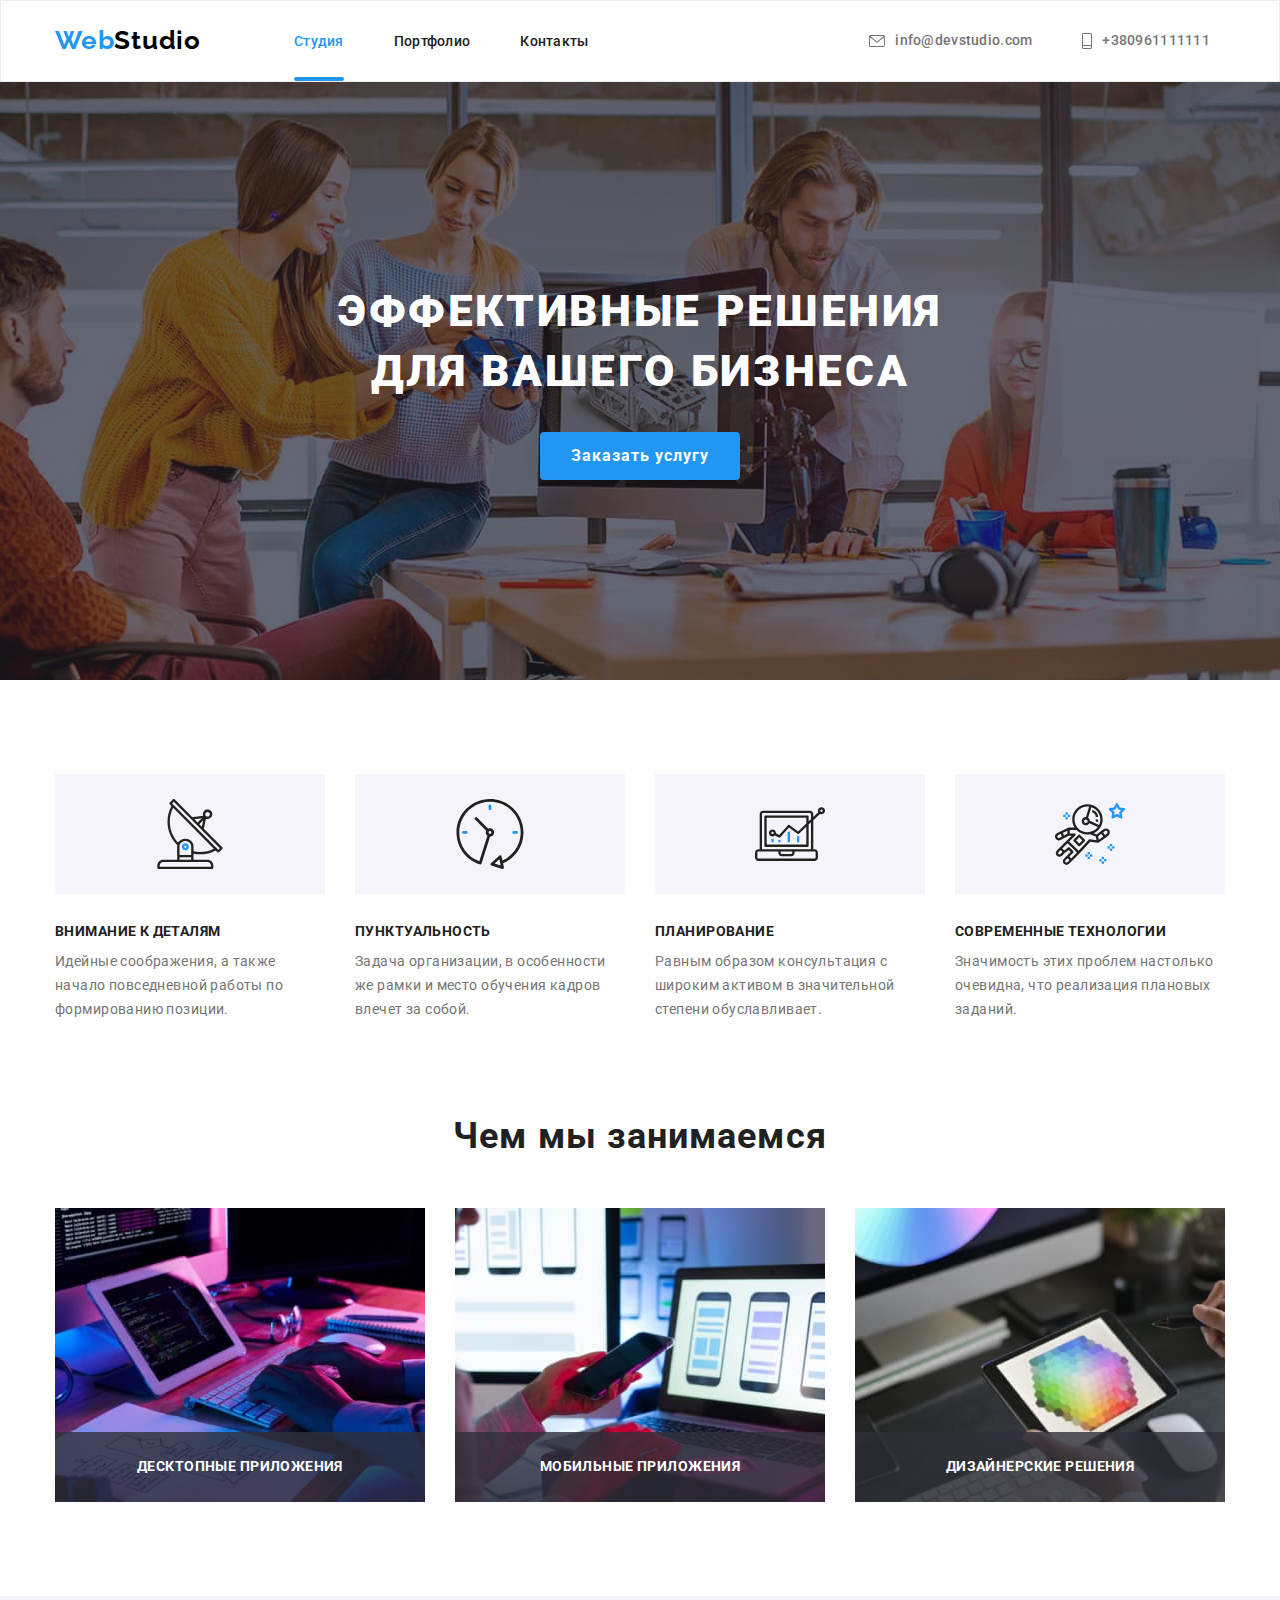
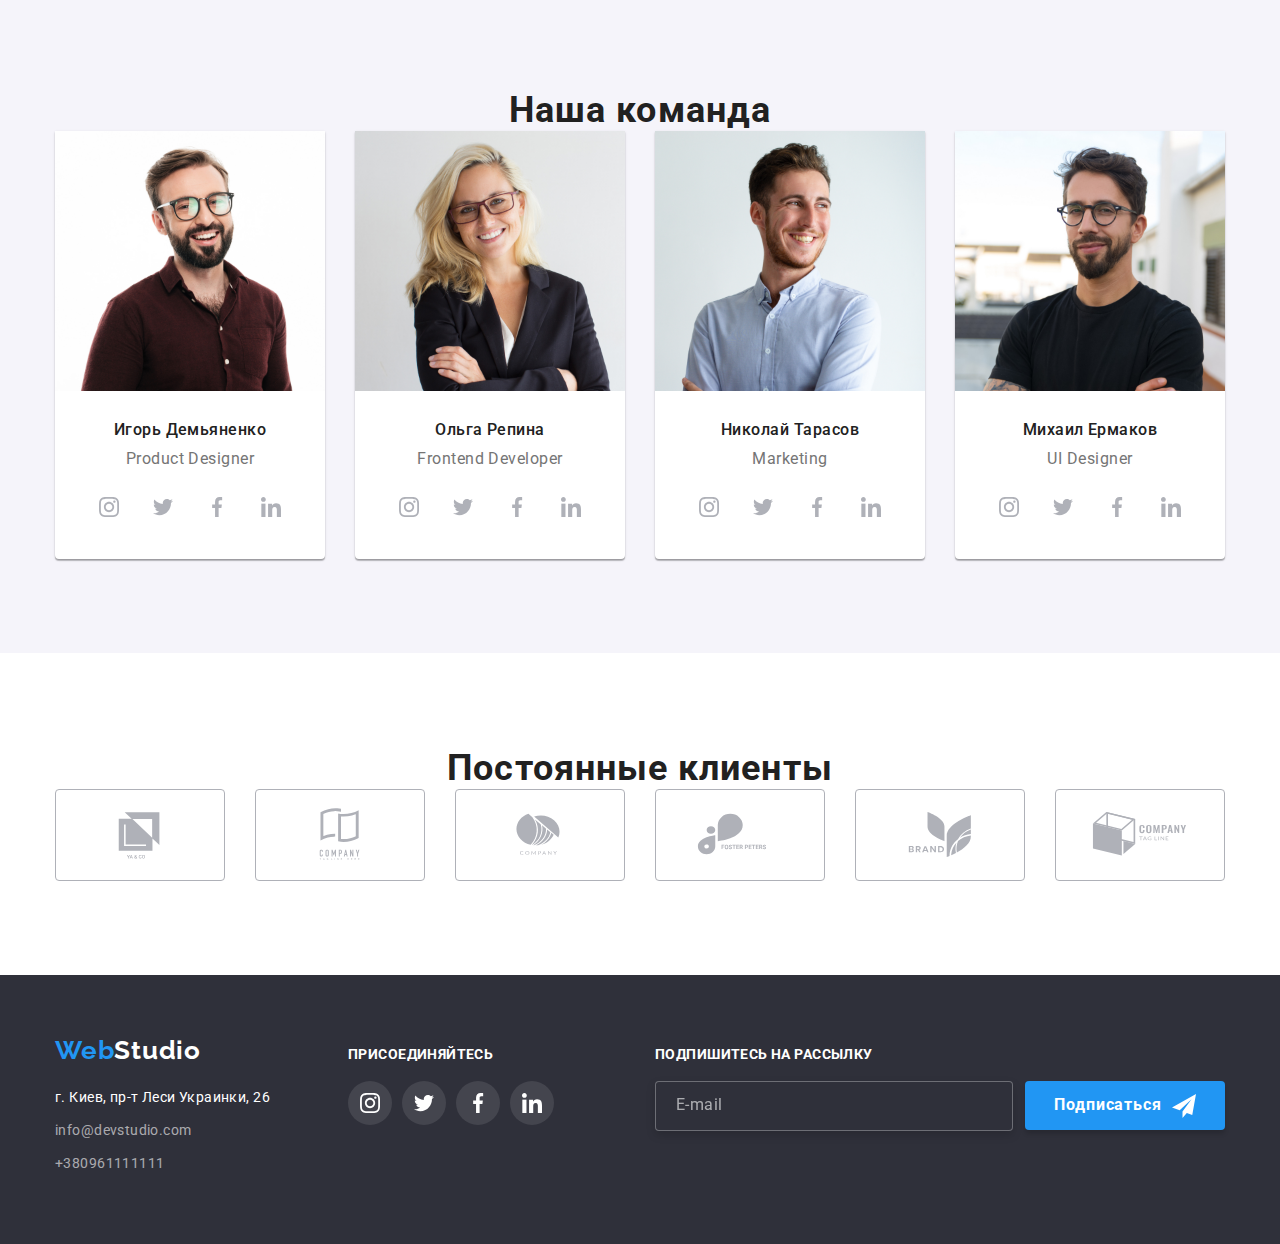
==== commit 61840cfb: "HW7" ====
--- a/index.html
+++ b/index.html
@@ -51,7 +51,7 @@
         <section class="hero">
             <div class="container hero__container">
                 <h1 class="hero__container-title">ЭФФЕКТИВНЫЕ РЕШЕНИЯ ДЛЯ ВАШЕГО БИЗНЕСА</h1>
-                <button  data-modal-open type="button" class="hero__container-button">Заказать услугу</button>
+                <button type="button" data-modal-open class="hero__container-button">Заказать услугу</button>
             </div>
         </section>
     
@@ -381,7 +381,7 @@
             </div>
 
         </form>
-        <button data-modal-close type="button" class="modal-close">
+        <button data-modal-close class="modal-close">
             <svg class="modal-icon" width="18px" height="18px">
                 <use href="./img/icons.svg#icon-close-black"></use>
             </svg>
@@ -450,6 +450,6 @@
             </div>
         </div>
     </footer>
+    <script src="./js/modal.js"></script>
     </body>
-    
     </html>--- a/css/main.min.css
+++ b/css/main.min.css
@@ -1 +1 @@
-p,h1,h2,h3,h4,h5,h6{margin:0}ul{margin:0;padding-left:0}button{cursor:pointer}img{display:block}.list{text-decoration:none;list-style:none;padding:0;margin:0}:root{--primary-title-color: #212121;--text-color: #757575;--primary-bg-color: #ffffff;--accent-color: #2196f3}body{background-color:var(--primary-bg-color);color:var(--primary-title-color);font-family:roboto,sans-serif}.accent{color:var(--accent-color)}.active-link:hover,.active-link:focus{color:var(--accent-color)}.container{width:1200px;padding-left:15px;padding-right:15px;margin-left:auto;margin-right:auto}.display-flex,.footer__right .hero__container-button,.footer__right-flex,.footer__center-link,.clients__container-link,.team__container-block-link,.benefits__container-logo,.modal-close,.contacts__link,.contacts,.site-nav,.header__nav,.footer__left-logo,.header__logo{display:-webkit-box;display:-ms-flexbox;display:flex;-webkit-box-align:center;-ms-flex-align:center;align-items:center}.header__logo{padding-top:24px;padding-bottom:25px;color:#000;text-decoration:none;font-family:raleway,sans-serif;font-size:26px;line-height:1.19;letter-spacing:.03em;font-weight:700}.footer__left-logo{margin-bottom:20px;color:#fff;text-decoration:none;font-family:raleway,sans-serif;font-size:26px;line-height:1.19;letter-spacing:.03em;font-weight:700}.hero__container-button{cursor:pointer;padding:10px 22px;background-color:var(--accent-color);color:#fff;-webkit-box-shadow:0px 4px 4px rgba(0,0,0,.15);box-shadow:0px 4px 4px rgba(0,0,0,.15);font-size:16px;line-height:1.8;letter-spacing:.06em;font-weight:700;border-radius:4px;border-style:none;min-width:200px;text-align:center}.hero__container-button:hover,.hero__container-button:focus{color:var(--accent-color);color:#fff}.header{border:1px solid #ececec}.site-nav{margin-left:93px}.site-nav__item{margin-right:50px}.site-nav__item:last-child{margin-right:0}.site-nav__link{cursor:pointer;padding-top:32px;padding-bottom:32px;color:var(--primary-title-color);font-weight:500;font-size:14px;line-height:1.14;letter-spacing:.02em;text-decoration:none;-webkit-transition-duration:250ms;transition-duration:250ms;-webkit-transition-timing-function:cubic-bezier(0.4, 0, 0.2, 1);transition-timing-function:cubic-bezier(0.4, 0, 0.2, 1)}.site-nav__link:hover,.site-nav__link:focus{color:var(--accent-color)}.site-nav__link.current{position:relative;color:var(--accent-color)}.site-nav__link.current::after{content:" ";position:absolute;width:100%;height:4px;left:0;bottom:0;background:var(--accent-color);border-radius:2px}.contacts{-webkit-box-pack:end;-ms-flex-pack:end;justify-content:flex-end;color:var(--text-color)}.contacts__link{padding-top:32px;padding-bottom:32px;text-decoration:none;padding:32px 0;-webkit-box-orient:horizontal;-webkit-box-direction:reverse;-ms-flex-direction:row-reverse;flex-direction:row-reverse;display:-webkit-box;display:-ms-flexbox;display:flex;color:var(--text-color);-webkit-transition-duration:250ms;transition-duration:250ms;-webkit-transition-timing-function:cubic-bezier(0.4, 0, 0.2, 1);transition-timing-function:cubic-bezier(0.4, 0, 0.2, 1)}.contacts__link:hover,.contacts__link:focus{color:var(--accent-color)}.contacts__icon{fill:currentColor;cursor:pointer;-ms-flex-item-align:center;align-self:center;margin-right:10px}.contacts__item+.contacts__item{margin-left:50px}.contacts__item{display:-webkit-box;display:-ms-flexbox;display:flex;font-weight:500;font-size:14px;line-height:1.14;letter-spacing:.02em;text-decoration:none}.hero{background-color:#2f303a;background-image:-webkit-gradient(linear, left top, left bottom, from(rgba(47, 48, 58, 0.4)), to(rgba(47, 48, 58, 0.4))),url("../img/hero-image.jpeg");background-image:linear-gradient(rgba(47, 48, 58, 0.4), rgba(47, 48, 58, 0.4)),url("../img/hero-image.jpeg");background-position:center;background-repeat:no-repeat;padding-top:200px;padding-bottom:200px;text-align:center}.hero__container-title{margin-left:auto;margin-right:auto;max-width:696px;margin-bottom:30px;color:#fff;font-size:44px;line-height:1.36;letter-spacing:.06em;font-weight:900}.backdrop{position:fixed;top:0;left:0;width:100%;height:100%;background:rgba(0,0,0,.2);-webkit-transition-duration:750ms;transition-duration:750ms;-webkit-transition-timing-function:cubic-bezier(0.4, 0, 0.2, 1);transition-timing-function:cubic-bezier(0.4, 0, 0.2, 1)}.backdrop .is-hidden{visibility:hidden;opacity:0;pointer-events:none;-webkit-transition-duration:250ms;transition-duration:250ms;-webkit-transition-timing-function:cubic-bezier(0.4, 0, 0.2, 1);transition-timing-function:cubic-bezier(0.4, 0, 0.2, 1)}.modal{position:relative;top:50%;left:50%;-webkit-transform:translate(-50%, -50%);transform:translate(-50%, -50%);width:528px;min-height:581px;background:#fff;-webkit-box-shadow:0px 1px 3px rgba(0,0,0,.12),0px 1px 1px rgba(0,0,0,.14),0px 2px 1px rgba(0,0,0,.2);box-shadow:0px 1px 3px rgba(0,0,0,.12),0px 1px 1px rgba(0,0,0,.14),0px 2px 1px rgba(0,0,0,.2);border-radius:4px}.modal-close{-webkit-box-pack:center;-ms-flex-pack:center;justify-content:center;position:absolute;width:30px;height:30px;top:0;right:0;padding:0;margin:8px;background:#fff;border:1px solid rgba(0,0,0,.1);-webkit-box-sizing:border-box;box-sizing:border-box;border-radius:50%}.modal-icon{-webkit-transition-duration:250ms;transition-duration:250ms;-webkit-transition-timing-function:cubic-bezier(0.4, 0, 0.2, 1);transition-timing-function:cubic-bezier(0.4, 0, 0.2, 1);fill:#000}.modal-icon:hover{fill:var(--accent-color)}.form{margin-left:40px;margin-right:40px;padding-top:40px;padding-bottom:40px}.form__field{position:relative;display:-webkit-box;display:-ms-flexbox;display:flex;-webkit-box-orient:vertical;-webkit-box-direction:normal;-ms-flex-direction:column;flex-direction:column;margin-bottom:10px}.form__field input{height:40px;border:1px solid rgba(33,33,33,.2);-webkit-box-sizing:border-box;box-sizing:border-box;border-radius:4px}.form__field label{font-size:12px;line-height:1.2;letter-spacing:.01em;color:var(--text-color);margin-bottom:4px;-webkit-transition-duration:250ms;transition-duration:250ms;-webkit-transition-timing-function:cubic-bezier(0.4, 0, 0.2, 1);transition-timing-function:cubic-bezier(0.4, 0, 0.2, 1)}.form__field textarea{resize:none;border:1px solid rgba(33,33,33,.2);-webkit-box-sizing:border-box;box-sizing:border-box;border-radius:4px}.form__field textarea::-webkit-input-placeholder{font-size:12px;line-height:1.2;letter-spacing:.01em;color:rgba(117,117,117,.5)}.form__field textarea::-moz-placeholder{font-size:12px;line-height:1.2;letter-spacing:.01em;color:rgba(117,117,117,.5)}.form__field textarea:-ms-input-placeholder{font-size:12px;line-height:1.2;letter-spacing:.01em;color:rgba(117,117,117,.5)}.form__field textarea::-ms-input-placeholder{font-size:12px;line-height:1.2;letter-spacing:.01em;color:rgba(117,117,117,.5)}.form__field textarea::placeholder{font-size:12px;line-height:1.2;letter-spacing:.01em;color:rgba(117,117,117,.5)}.svg-form-icon{-webkit-transition-duration:250ms;transition-duration:250ms;-webkit-transition-timing-function:cubic-bezier(0.4, 0, 0.2, 1);transition-timing-function:cubic-bezier(0.4, 0, 0.2, 1);position:absolute;top:50%;left:12px;display:inline-block}.form__field-checkbox{display:-webkit-box;display:-ms-flexbox;display:flex;-webkit-box-pack:center;-ms-flex-pack:center;justify-content:center;margin-top:20px;margin-bottom:30px}.checkbox{-webkit-appearance:none;-moz-appearance:none;appearance:none}.checkbox:checked+label[for=policy] .icon{border-color:var(--accent-color);background-color:var(--accent-color);background-image:url("../img/icon check.svg");background-size:contain;background-repeat:no-repeat;-webkit-transition-duration:250ms;transition-duration:250ms;-webkit-transition-timing-function:cubic-bezier(0.4, 0, 0.2, 1);transition-timing-function:cubic-bezier(0.4, 0, 0.2, 1)}.form__field .form-input{padding-left:42px}.icon{display:inline-block;width:16px;height:15px;border:2px solid var(--primary-title-color);border-radius:4px}.modal-text{font-size:20px;line-height:23px;text-align:center;letter-spacing:.03em;color:#212121;margin-bottom:12px}.form__field-text{-webkit-transition-duration:250ms;transition-duration:250ms;-webkit-transition-timing-function:cubic-bezier(0.4, 0, 0.2, 1);transition-timing-function:cubic-bezier(0.4, 0, 0.2, 1);max-height:120px;padding-left:12px;padding-top:16px}.form__field-text:focus{border-color:var(--accent-color);outline:none}.form__field-checkbox label[for=policy]{font-size:14px;line-height:1.7;letter-spacing:.03em;color:var(--text-color);margin-left:8px}.policy-link{color:#2196f3}.form-input{position:relative}.form-input:focus{border-color:var(--accent-color);outline:none}.form-input:focus~.svg-modal-icon{fill:#2196f3}.button-field{display:-webkit-box;display:-ms-flexbox;display:flex;-webkit-box-pack:center;-ms-flex-pack:center;justify-content:center}.benefits{padding-top:94px;padding-bottom:94px}.benefits__container-list{display:-webkit-box;display:-ms-flexbox;display:flex}.benefits__container-item{width:270px;margin-right:30px}.benefits__container-item:last-child{margin-right:0}.benefits__container-title{margin-bottom:10px;font-weight:700;font-size:14px;line-height:1.14;letter-spacing:.03em}.benefits__container-text{font-size:14px;line-height:1.7;letter-spacing:.03em;color:var(--text-color)}.benefits__container-logo{width:270px;height:120px;margin-bottom:30px;background-color:#f5f4fa;-webkit-box-pack:center;-ms-flex-pack:center;justify-content:center}.services{padding-bottom:94px}.services__container-heading{margin-bottom:50px;font-weight:700;font-size:36px;line-height:1.16;text-align:center;letter-spacing:.03em}.services__container-photo{display:-webkit-box;display:-ms-flexbox;display:flex}.services__container-item{position:relative;margin-right:30px}.services__container-item:last-child{margin-right:0}.services__container-title{position:absolute;width:100%;height:70px;bottom:0;left:0;background:rgba(47,48,58,.8);font-family:Roboto;font-style:normal;font-weight:700;font-size:14px;line-height:1.14;text-align:center;letter-spacing:.03em;color:#fff;padding:27px 82px}.team{background-color:#f5f4fa;padding-top:94px;padding-bottom:94px}.team__container-team{display:-webkit-box;display:-ms-flexbox;display:flex}.team__container-item{-webkit-box-pack:center;-ms-flex-pack:center;justify-content:center;background:#fff;-webkit-box-shadow:0px 1px 3px rgba(0,0,0,.12),0px 1px 1px rgba(0,0,0,.14),0px 2px 1px rgba(0,0,0,.2);box-shadow:0px 1px 3px rgba(0,0,0,.12),0px 1px 1px rgba(0,0,0,.14),0px 2px 1px rgba(0,0,0,.2);border-radius:0px 0px 4px 4px;margin-right:30px}.team__container-item:last-child{margin-right:0}.team__container-block{text-align:center;padding:30px}.team__container-block-title{padding-bottom:10px;font-weight:500;font-size:16px;line-height:1.18;letter-spacing:.03em}.team__container-block-text{color:var(--text-color);font-size:16px;line-height:1.18;letter-spacing:.03em;margin-bottom:16px}.team__container-block-list{display:-webkit-box;display:-ms-flexbox;display:flex;-webkit-box-pack:center;-ms-flex-pack:center;justify-content:center}.team__container-block-item+.team__container-block-item{margin-left:10px}.team__container-block-link{-webkit-box-pack:center;-ms-flex-pack:center;justify-content:center;border-radius:50%;width:44px;height:44px;color:#afb1b8;-webkit-transition-duration:250ms;transition-duration:250ms;-webkit-transition-timing-function:cubic-bezier(0.4, 0, 0.2, 1);transition-timing-function:cubic-bezier(0.4, 0, 0.2, 1)}.team__container-block-link:hover,.team__container-block-link:focus{background-color:#2196f3;color:#fff}.team__container-block-icon{fill:currentColor}.team__container-heading{font-weight:700;font-size:36px;line-height:1.16;text-align:center;letter-spacing:.03em}.section-clients{-webkit-box-pack:center;-ms-flex-pack:center;justify-content:center;padding-top:94px;padding-bottom:94px}.clients__container-heading{font-size:36px;line-height:42px;text-align:center;letter-spacing:.03em}.clients__container-list{display:-webkit-box;display:-ms-flexbox;display:flex;-webkit-box-pack:center;-ms-flex-pack:center;justify-content:center}.clients__container-item{margin-right:30px}.clients__container-item:last-child{margin-right:0}.clients__container-link{-webkit-box-pack:center;-ms-flex-pack:center;justify-content:center;width:170px;height:92px;border:1px solid #afb1b8;-webkit-box-sizing:border-box;box-sizing:border-box;color:#afb1b8;border-radius:4px;-webkit-transition-duration:250ms;transition-duration:250ms;-webkit-transition-timing-function:cubic-bezier(0.4, 0, 0.2, 1);transition-timing-function:cubic-bezier(0.4, 0, 0.2, 1)}.clients__container-link:hover,.clients__container-link:focus{color:var(--accent-color);border-color:var(--accent-color);outline:none}.clients__container-icon{fill:currentColor}.filter{padding-top:94px;padding-bottom:94px}.filter__container{margin-bottom:50px}.filter__container-list{display:-webkit-box;display:-ms-flexbox;display:flex;-webkit-box-pack:center;-ms-flex-pack:center;justify-content:center}.filter__container-item{margin-right:8px}.filter__container-item:last-child{margin-right:0}.filter__container-button{cursor:pointer;background-color:#f5f4fa;color:var(--primary-title-color);font-family:inherit;font-weight:500;font-size:16px;line-height:1.6;letter-spacing:.03em;border-radius:4px;border-style:none;padding:6px 22px;text-align:center;-webkit-transition-duration:250ms;transition-duration:250ms;-webkit-transition-timing-function:cubic-bezier(0.4, 0, 0.2, 1);transition-timing-function:cubic-bezier(0.4, 0, 0.2, 1)}.filter__container-button:hover,.filter__container-button:focus{background-color:var(--accent-color);color:#fff;-webkit-box-shadow:0px 3px 1px rgba(0,0,0,.1),0px 1px 2px rgba(0,0,0,.08),0px 2px 2px rgba(0,0,0,.12);box-shadow:0px 3px 1px rgba(0,0,0,.1),0px 1px 2px rgba(0,0,0,.08),0px 2px 2px rgba(0,0,0,.12)}.examples-list{display:-webkit-box;display:-ms-flexbox;display:flex;-ms-flex-wrap:wrap;flex-wrap:wrap}.examples-item{width:370px;height:404px;margin-right:30px;margin-bottom:30px}.examples-item:nth-last-child(-n+3){margin-bottom:0}.examples-item:nth-child(3n){margin-right:0}.examples-item:hover .examples-hover-text{opacity:1;-webkit-transform:translateY(0);transform:translateY(0)}.examples-item:hover{-webkit-box-shadow:0px 1px 1px rgba(0,0,0,.12),0px 4px 4px rgba(0,0,0,.06),1px 4px 6px rgba(0,0,0,.16);box-shadow:0px 1px 1px rgba(0,0,0,.12),0px 4px 4px rgba(0,0,0,.06),1px 4px 6px rgba(0,0,0,.16)}.examples-border{position:relative;overflow:hidden}.examples-hover-text{position:absolute;width:100%;height:100%;top:0;left:0;opacity:0;font-style:normal;font-weight:normal;font-size:18px;line-height:1.5;letter-spacing:.03em;color:#fff;padding:63px 24px;background:rgba(33,150,243,.9);-webkit-transition-duration:250ms;transition-duration:250ms;-webkit-transition-timing-function:cubic-bezier(0.4, 0, 0.2, 1);transition-timing-function:cubic-bezier(0.4, 0, 0.2, 1);-webkit-transform:translateY(100%);transform:translateY(100%)}.border__name{background:#fff;border:1px solid #eee;-webkit-box-sizing:border-box;box-sizing:border-box;padding:20px 24px}.border__name-title{font-weight:700;font-size:18px;line-height:2;letter-spacing:.06em;margin-bottom:4px}.examples .text{color:var(--text-color)}.border__name-text{font-size:16px;line-height:1.8;letter-spacing:.03em}.footer{background-color:#2f303a;padding-top:60px;padding-bottom:60px}.footer__section{display:-webkit-box;display:-ms-flexbox;display:flex;-webkit-box-align:baseline;-ms-flex-align:baseline;align-items:baseline;-webkit-box-pack:justify;-ms-flex-pack:justify;justify-content:space-between}.footer__left{margin:0}.footer__left-address{font-size:14px;line-height:1.7;letter-spacing:.03em;font-style:normal}.footer__left-address p{margin-bottom:9px}.footer__left-location{color:#fff;text-decoration:none}.footer__left-item,.footer__left-location{cursor:pointer}.footer__left-item{color:rgba(255,255,255,.6);text-decoration:none;-webkit-transition-duration:250ms;transition-duration:250ms;-webkit-transition-timing-function:cubic-bezier(0.4, 0, 0.2, 1);transition-timing-function:cubic-bezier(0.4, 0, 0.2, 1)}.footer__left-item:hover,.footer__left-item:focus{color:var(--accent-color)}.footer__center{margin-left:70px}.footer__center-title{font-weight:700;font-size:14px;line-height:.9;letter-spacing:.03em;color:var(--primary-bg-color);margin-bottom:20px}.footer__center-list{display:-webkit-box;display:-ms-flexbox;display:flex;-webkit-box-pack:center;-ms-flex-pack:center;justify-content:center}.footer__center-item{margin-right:10px}.footer__center-item:last-child{margin-right:0}.footer__center-link{-webkit-box-pack:center;-ms-flex-pack:center;justify-content:center;border-radius:50%;width:44px;height:44px;color:var(--primary-bg-color);background:rgba(255,255,255,.1);-webkit-transition-duration:250ms;transition-duration:250ms;-webkit-transition-timing-function:cubic-bezier(0.4, 0, 0.2, 1);transition-timing-function:cubic-bezier(0.4, 0, 0.2, 1)}.footer__center-link:hover,.footer__center-link:focus{background-color:var(--accent-color);color:var(--primary-bg-color);-webkit-transition-duration:250ms;transition-duration:250ms;-webkit-transition-timing-function:cubic-bezier(0.4, 0, 0.2, 1);transition-timing-function:cubic-bezier(0.4, 0, 0.2, 1)}.footer__center-logo{background-position:center;fill:currentColor}.footer__right{margin-left:93px;color:#ececec}.footer__right-title{font-weight:700;font-size:14px;line-height:.9;letter-spacing:.03em;color:var(--primary-bg-color);margin-bottom:20px}.footer__right-flex{-webkit-box-pack:center;-ms-flex-pack:center;justify-content:center}.footer__right-form{padding-left:20px;min-width:358px;min-height:50px;margin-right:12px;background-color:#2f303a;color:#f5f4fa;border:1px solid rgba(255,255,255,.3);-webkit-box-sizing:border-box;box-sizing:border-box;-webkit-filter:drop-shadow(0px 4px 4px rgba(0, 0, 0, 0.15));filter:drop-shadow(0px 4px 4px rgba(0, 0, 0, 0.15));border-radius:4px}.footer__right-form::-webkit-input-placeholder{font-size:16px;line-height:1.3;letter-spacing:.03em;color:rgba(255,255,255,.6)}.footer__right-form::-moz-placeholder{font-size:16px;line-height:1.3;letter-spacing:.03em;color:rgba(255,255,255,.6)}.footer__right-form:-ms-input-placeholder{font-size:16px;line-height:1.3;letter-spacing:.03em;color:rgba(255,255,255,.6)}.footer__right-form::-ms-input-placeholder{font-size:16px;line-height:1.3;letter-spacing:.03em;color:rgba(255,255,255,.6)}.footer__right-form::placeholder{font-size:16px;line-height:1.3;letter-spacing:.03em;color:rgba(255,255,255,.6)}.footer__right .hero__container-button{-webkit-box-pack:center;-ms-flex-pack:center;justify-content:center}.hero__container-button-logo{width:24px;height:24px;margin-left:10px}/*# sourceMappingURL=main.min.css.map */+p,h1,h2,h3,h4,h5,h6{margin:0}ul{margin:0;padding-left:0}button{cursor:pointer}img{display:block}.list{text-decoration:none;list-style:none;padding:0;margin:0}:root{--primary-title-color: #212121;--text-color: #757575;--primary-bg-color: #ffffff;--accent-color: #2196f3}body{background-color:var(--primary-bg-color);color:var(--primary-title-color);font-family:roboto,sans-serif}.accent{color:var(--accent-color)}.active-link:hover,.active-link:focus{color:var(--accent-color)}.container{width:1200px;padding-left:15px;padding-right:15px;margin-left:auto;margin-right:auto}.display-flex,.footer__right .hero__container-button,.footer__right-flex,.footer__center-link,.clients__container-link,.team__container-block-link,.benefits__container-logo,.modal-close,.contacts__link,.contacts,.site-nav,.header__nav,.footer__left-logo,.header__logo{display:-webkit-box;display:-ms-flexbox;display:flex;-webkit-box-align:center;-ms-flex-align:center;align-items:center}.header__logo{padding-top:24px;padding-bottom:25px;color:#000;text-decoration:none;font-family:raleway,sans-serif;font-size:26px;line-height:1.19;letter-spacing:.03em;font-weight:700}.footer__left-logo{margin-bottom:20px;color:#fff;text-decoration:none;font-family:raleway,sans-serif;font-size:26px;line-height:1.19;letter-spacing:.03em;font-weight:700}.hero__container-button{cursor:pointer;padding:10px 22px;background-color:var(--accent-color);color:#fff;-webkit-box-shadow:0px 4px 4px rgba(0,0,0,.15);box-shadow:0px 4px 4px rgba(0,0,0,.15);font-size:16px;line-height:1.8;letter-spacing:.06em;font-weight:700;border-radius:4px;border-style:none;min-width:200px;text-align:center}.hero__container-button:hover,.hero__container-button:focus{color:var(--accent-color);color:#fff}.header{border:1px solid #ececec}.site-nav{margin-left:93px}.site-nav__item{margin-right:50px}.site-nav__item:last-child{margin-right:0}.site-nav__link{cursor:pointer;padding-top:32px;padding-bottom:32px;color:var(--primary-title-color);font-weight:500;font-size:14px;line-height:1.14;letter-spacing:.02em;text-decoration:none;-webkit-transition-duration:250ms;transition-duration:250ms;-webkit-transition-timing-function:cubic-bezier(0.4, 0, 0.2, 1);transition-timing-function:cubic-bezier(0.4, 0, 0.2, 1)}.site-nav__link:hover,.site-nav__link:focus{color:var(--accent-color)}.site-nav__link.current{position:relative;color:var(--accent-color)}.site-nav__link.current::after{content:" ";position:absolute;width:100%;height:4px;left:0;bottom:0;background:var(--accent-color);border-radius:2px}.contacts{-webkit-box-pack:end;-ms-flex-pack:end;justify-content:flex-end;color:var(--text-color)}.contacts__link{padding-top:32px;padding-bottom:32px;text-decoration:none;padding:32px 0;-webkit-box-orient:horizontal;-webkit-box-direction:reverse;-ms-flex-direction:row-reverse;flex-direction:row-reverse;display:-webkit-box;display:-ms-flexbox;display:flex;color:var(--text-color);-webkit-transition-duration:250ms;transition-duration:250ms;-webkit-transition-timing-function:cubic-bezier(0.4, 0, 0.2, 1);transition-timing-function:cubic-bezier(0.4, 0, 0.2, 1)}.contacts__link:hover,.contacts__link:focus{color:var(--accent-color)}.contacts__icon{fill:currentColor;cursor:pointer;-ms-flex-item-align:center;align-self:center;margin-right:10px}.contacts__item+.contacts__item{margin-left:50px}.contacts__item{display:-webkit-box;display:-ms-flexbox;display:flex;font-weight:500;font-size:14px;line-height:1.14;letter-spacing:.02em;text-decoration:none}.hero{background-color:#2f303a;background-image:-webkit-gradient(linear, left top, left bottom, from(rgba(47, 48, 58, 0.4)), to(rgba(47, 48, 58, 0.4))),url("../img/hero-image.jpeg");background-image:linear-gradient(rgba(47, 48, 58, 0.4), rgba(47, 48, 58, 0.4)),url("../img/hero-image.jpeg");background-position:center;background-repeat:no-repeat;padding-top:200px;padding-bottom:200px;text-align:center}.hero__container-title{margin-left:auto;margin-right:auto;max-width:696px;margin-bottom:30px;color:#fff;font-size:44px;line-height:1.36;letter-spacing:.06em;font-weight:900}.backdrop{position:fixed;top:0;left:0;width:100%;height:100%;background:rgba(0,0,0,.2);-webkit-transition-duration:750ms;transition-duration:750ms;-webkit-transition-timing-function:cubic-bezier(0.4, 0, 0.2, 1);transition-timing-function:cubic-bezier(0.4, 0, 0.2, 1)}.backdrop.is-hidden{visibility:hidden;opacity:0;pointer-events:none;-webkit-transition-duration:250ms;transition-duration:250ms;-webkit-transition-timing-function:cubic-bezier(0.4, 0, 0.2, 1);transition-timing-function:cubic-bezier(0.4, 0, 0.2, 1)}.modal{position:relative;top:50%;left:50%;-webkit-transform:translate(-50%, -50%);transform:translate(-50%, -50%);width:528px;min-height:581px;background:#fff;-webkit-box-shadow:0px 1px 3px rgba(0,0,0,.12),0px 1px 1px rgba(0,0,0,.14),0px 2px 1px rgba(0,0,0,.2);box-shadow:0px 1px 3px rgba(0,0,0,.12),0px 1px 1px rgba(0,0,0,.14),0px 2px 1px rgba(0,0,0,.2);border-radius:4px}.modal-close{-webkit-box-pack:center;-ms-flex-pack:center;justify-content:center;position:absolute;width:30px;height:30px;top:0;right:0;padding:0;margin:8px;background:#fff;border:1px solid rgba(0,0,0,.1);-webkit-box-sizing:border-box;box-sizing:border-box;border-radius:50%}.modal-icon{-webkit-transition-duration:250ms;transition-duration:250ms;-webkit-transition-timing-function:cubic-bezier(0.4, 0, 0.2, 1);transition-timing-function:cubic-bezier(0.4, 0, 0.2, 1);fill:#000}.modal-icon:hover{fill:var(--accent-color)}.form{margin-left:40px;margin-right:40px;padding-top:40px;padding-bottom:40px}.form__field{position:relative;display:-webkit-box;display:-ms-flexbox;display:flex;-webkit-box-orient:vertical;-webkit-box-direction:normal;-ms-flex-direction:column;flex-direction:column;margin-bottom:10px}.form__field input{height:40px;border:1px solid rgba(33,33,33,.2);-webkit-box-sizing:border-box;box-sizing:border-box;border-radius:4px}.form__field label{font-size:12px;line-height:1.2;letter-spacing:.01em;color:var(--text-color);margin-bottom:4px;-webkit-transition-duration:250ms;transition-duration:250ms;-webkit-transition-timing-function:cubic-bezier(0.4, 0, 0.2, 1);transition-timing-function:cubic-bezier(0.4, 0, 0.2, 1)}.form__field textarea{resize:none;border:1px solid rgba(33,33,33,.2);-webkit-box-sizing:border-box;box-sizing:border-box;border-radius:4px}.form__field textarea::-webkit-input-placeholder{font-size:12px;line-height:1.2;letter-spacing:.01em;color:rgba(117,117,117,.5)}.form__field textarea::-moz-placeholder{font-size:12px;line-height:1.2;letter-spacing:.01em;color:rgba(117,117,117,.5)}.form__field textarea:-ms-input-placeholder{font-size:12px;line-height:1.2;letter-spacing:.01em;color:rgba(117,117,117,.5)}.form__field textarea::-ms-input-placeholder{font-size:12px;line-height:1.2;letter-spacing:.01em;color:rgba(117,117,117,.5)}.form__field textarea::placeholder{font-size:12px;line-height:1.2;letter-spacing:.01em;color:rgba(117,117,117,.5)}.svg-form-icon{-webkit-transition-duration:250ms;transition-duration:250ms;-webkit-transition-timing-function:cubic-bezier(0.4, 0, 0.2, 1);transition-timing-function:cubic-bezier(0.4, 0, 0.2, 1);position:absolute;top:50%;left:12px;display:inline-block}.form__field-checkbox{display:-webkit-box;display:-ms-flexbox;display:flex;-webkit-box-pack:center;-ms-flex-pack:center;justify-content:center;margin-top:20px;margin-bottom:30px}.checkbox{-webkit-appearance:none;-moz-appearance:none;appearance:none}.checkbox:checked+label[for=policy] .icon{border-color:var(--accent-color);background-color:var(--accent-color);background-image:url("../img/icon check.svg");background-size:contain;background-repeat:no-repeat;-webkit-transition-duration:250ms;transition-duration:250ms;-webkit-transition-timing-function:cubic-bezier(0.4, 0, 0.2, 1);transition-timing-function:cubic-bezier(0.4, 0, 0.2, 1)}.form__field .form-input{padding-left:42px}.icon{display:inline-block;width:16px;height:15px;border:2px solid var(--primary-title-color);border-radius:4px}.modal-text{font-size:20px;line-height:23px;text-align:center;letter-spacing:.03em;color:#212121;margin-bottom:12px}.form__field-text{-webkit-transition-duration:250ms;transition-duration:250ms;-webkit-transition-timing-function:cubic-bezier(0.4, 0, 0.2, 1);transition-timing-function:cubic-bezier(0.4, 0, 0.2, 1);max-height:120px;padding-left:12px;padding-top:16px}.form__field-text:focus{border-color:var(--accent-color);outline:none}.form__field-checkbox label[for=policy]{font-size:14px;line-height:1.7;letter-spacing:.03em;color:var(--text-color);margin-left:8px}.policy-link{color:#2196f3}.form-input{position:relative}.form-input:focus{border-color:var(--accent-color);outline:none}.form-input:focus~.svg-modal-icon{fill:#2196f3}.button-field{display:-webkit-box;display:-ms-flexbox;display:flex;-webkit-box-pack:center;-ms-flex-pack:center;justify-content:center}.benefits{padding-top:94px;padding-bottom:94px}.benefits__container-list{display:-webkit-box;display:-ms-flexbox;display:flex}.benefits__container-item{width:270px;margin-right:30px}.benefits__container-item:last-child{margin-right:0}.benefits__container-title{margin-bottom:10px;font-weight:700;font-size:14px;line-height:1.14;letter-spacing:.03em}.benefits__container-text{font-size:14px;line-height:1.7;letter-spacing:.03em;color:var(--text-color)}.benefits__container-logo{width:270px;height:120px;margin-bottom:30px;background-color:#f5f4fa;-webkit-box-pack:center;-ms-flex-pack:center;justify-content:center}.services{padding-bottom:94px}.services__container-heading{margin-bottom:50px;font-weight:700;font-size:36px;line-height:1.16;text-align:center;letter-spacing:.03em}.services__container-photo{display:-webkit-box;display:-ms-flexbox;display:flex}.services__container-item{position:relative;margin-right:30px}.services__container-item:last-child{margin-right:0}.services__container-title{position:absolute;width:100%;height:70px;bottom:0;left:0;background:rgba(47,48,58,.8);font-family:Roboto;font-style:normal;font-weight:700;font-size:14px;line-height:1.14;text-align:center;letter-spacing:.03em;color:#fff;padding:27px 82px}.team{background-color:#f5f4fa;padding-top:94px;padding-bottom:94px}.team__container-team{display:-webkit-box;display:-ms-flexbox;display:flex}.team__container-item{-webkit-box-pack:center;-ms-flex-pack:center;justify-content:center;background:#fff;-webkit-box-shadow:0px 1px 3px rgba(0,0,0,.12),0px 1px 1px rgba(0,0,0,.14),0px 2px 1px rgba(0,0,0,.2);box-shadow:0px 1px 3px rgba(0,0,0,.12),0px 1px 1px rgba(0,0,0,.14),0px 2px 1px rgba(0,0,0,.2);border-radius:0px 0px 4px 4px;margin-right:30px}.team__container-item:last-child{margin-right:0}.team__container-block{text-align:center;padding:30px}.team__container-block-title{padding-bottom:10px;font-weight:500;font-size:16px;line-height:1.18;letter-spacing:.03em}.team__container-block-text{color:var(--text-color);font-size:16px;line-height:1.18;letter-spacing:.03em;margin-bottom:16px}.team__container-block-list{display:-webkit-box;display:-ms-flexbox;display:flex;-webkit-box-pack:center;-ms-flex-pack:center;justify-content:center}.team__container-block-item+.team__container-block-item{margin-left:10px}.team__container-block-link{-webkit-box-pack:center;-ms-flex-pack:center;justify-content:center;border-radius:50%;width:44px;height:44px;color:#afb1b8;-webkit-transition-duration:250ms;transition-duration:250ms;-webkit-transition-timing-function:cubic-bezier(0.4, 0, 0.2, 1);transition-timing-function:cubic-bezier(0.4, 0, 0.2, 1)}.team__container-block-link:hover,.team__container-block-link:focus{background-color:#2196f3;color:#fff}.team__container-block-icon{fill:currentColor}.team__container-heading{font-weight:700;font-size:36px;line-height:1.16;text-align:center;letter-spacing:.03em}.section-clients{-webkit-box-pack:center;-ms-flex-pack:center;justify-content:center;padding-top:94px;padding-bottom:94px}.clients__container-heading{font-size:36px;line-height:42px;text-align:center;letter-spacing:.03em}.clients__container-list{display:-webkit-box;display:-ms-flexbox;display:flex;-webkit-box-pack:center;-ms-flex-pack:center;justify-content:center}.clients__container-item{margin-right:30px}.clients__container-item:last-child{margin-right:0}.clients__container-link{-webkit-box-pack:center;-ms-flex-pack:center;justify-content:center;width:170px;height:92px;border:1px solid #afb1b8;-webkit-box-sizing:border-box;box-sizing:border-box;color:#afb1b8;border-radius:4px;-webkit-transition-duration:250ms;transition-duration:250ms;-webkit-transition-timing-function:cubic-bezier(0.4, 0, 0.2, 1);transition-timing-function:cubic-bezier(0.4, 0, 0.2, 1)}.clients__container-link:hover,.clients__container-link:focus{color:var(--accent-color);border-color:var(--accent-color);outline:none}.clients__container-icon{fill:currentColor}.filter{padding-top:94px;padding-bottom:94px}.filter__container{margin-bottom:50px}.filter__container-list{display:-webkit-box;display:-ms-flexbox;display:flex;-webkit-box-pack:center;-ms-flex-pack:center;justify-content:center}.filter__container-item{margin-right:8px}.filter__container-item:last-child{margin-right:0}.filter__container-button{cursor:pointer;background-color:#f5f4fa;color:var(--primary-title-color);font-family:inherit;font-weight:500;font-size:16px;line-height:1.6;letter-spacing:.03em;border-radius:4px;border-style:none;padding:6px 22px;text-align:center;-webkit-transition-duration:250ms;transition-duration:250ms;-webkit-transition-timing-function:cubic-bezier(0.4, 0, 0.2, 1);transition-timing-function:cubic-bezier(0.4, 0, 0.2, 1)}.filter__container-button:hover,.filter__container-button:focus{background-color:var(--accent-color);color:#fff;-webkit-box-shadow:0px 3px 1px rgba(0,0,0,.1),0px 1px 2px rgba(0,0,0,.08),0px 2px 2px rgba(0,0,0,.12);box-shadow:0px 3px 1px rgba(0,0,0,.1),0px 1px 2px rgba(0,0,0,.08),0px 2px 2px rgba(0,0,0,.12)}.examples-list{display:-webkit-box;display:-ms-flexbox;display:flex;-ms-flex-wrap:wrap;flex-wrap:wrap}.examples-item{width:370px;height:404px;margin-right:30px;margin-bottom:30px}.examples-item:nth-last-child(-n+3){margin-bottom:0}.examples-item:nth-child(3n){margin-right:0}.examples-item:hover .examples-hover-text{opacity:1;-webkit-transform:translateY(0);transform:translateY(0)}.examples-item:hover{-webkit-box-shadow:0px 1px 1px rgba(0,0,0,.12),0px 4px 4px rgba(0,0,0,.06),1px 4px 6px rgba(0,0,0,.16);box-shadow:0px 1px 1px rgba(0,0,0,.12),0px 4px 4px rgba(0,0,0,.06),1px 4px 6px rgba(0,0,0,.16)}.examples-border{position:relative;overflow:hidden}.examples-hover-text{position:absolute;width:100%;height:100%;top:0;left:0;opacity:0;font-style:normal;font-weight:normal;font-size:18px;line-height:1.5;letter-spacing:.03em;color:#fff;padding:63px 24px;background:rgba(33,150,243,.9);-webkit-transition-duration:250ms;transition-duration:250ms;-webkit-transition-timing-function:cubic-bezier(0.4, 0, 0.2, 1);transition-timing-function:cubic-bezier(0.4, 0, 0.2, 1);-webkit-transform:translateY(100%);transform:translateY(100%)}.border__name{background:#fff;border:1px solid #eee;-webkit-box-sizing:border-box;box-sizing:border-box;padding:20px 24px}.border__name-title{font-weight:700;font-size:18px;line-height:2;letter-spacing:.06em;margin-bottom:4px}.examples .text{color:var(--text-color)}.border__name-text{font-size:16px;line-height:1.8;letter-spacing:.03em}.footer{background-color:#2f303a;padding-top:60px;padding-bottom:60px}.footer__section{display:-webkit-box;display:-ms-flexbox;display:flex;-webkit-box-align:baseline;-ms-flex-align:baseline;align-items:baseline;-webkit-box-pack:justify;-ms-flex-pack:justify;justify-content:space-between}.footer__left{margin:0}.footer__left-address{font-size:14px;line-height:1.7;letter-spacing:.03em;font-style:normal}.footer__left-address p{margin-bottom:9px}.footer__left-location{color:#fff;text-decoration:none}.footer__left-item,.footer__left-location{cursor:pointer}.footer__left-item{color:rgba(255,255,255,.6);text-decoration:none;-webkit-transition-duration:250ms;transition-duration:250ms;-webkit-transition-timing-function:cubic-bezier(0.4, 0, 0.2, 1);transition-timing-function:cubic-bezier(0.4, 0, 0.2, 1)}.footer__left-item:hover,.footer__left-item:focus{color:var(--accent-color)}.footer__center{margin-left:70px}.footer__center-title{font-weight:700;font-size:14px;line-height:.9;letter-spacing:.03em;color:var(--primary-bg-color);margin-bottom:20px}.footer__center-list{display:-webkit-box;display:-ms-flexbox;display:flex;-webkit-box-pack:center;-ms-flex-pack:center;justify-content:center}.footer__center-item{margin-right:10px}.footer__center-item:last-child{margin-right:0}.footer__center-link{-webkit-box-pack:center;-ms-flex-pack:center;justify-content:center;border-radius:50%;width:44px;height:44px;color:var(--primary-bg-color);background:rgba(255,255,255,.1);-webkit-transition-duration:250ms;transition-duration:250ms;-webkit-transition-timing-function:cubic-bezier(0.4, 0, 0.2, 1);transition-timing-function:cubic-bezier(0.4, 0, 0.2, 1)}.footer__center-link:hover,.footer__center-link:focus{background-color:var(--accent-color);color:var(--primary-bg-color);-webkit-transition-duration:250ms;transition-duration:250ms;-webkit-transition-timing-function:cubic-bezier(0.4, 0, 0.2, 1);transition-timing-function:cubic-bezier(0.4, 0, 0.2, 1)}.footer__center-logo{background-position:center;fill:currentColor}.footer__right{margin-left:93px;color:#ececec}.footer__right-title{font-weight:700;font-size:14px;line-height:.9;letter-spacing:.03em;color:var(--primary-bg-color);margin-bottom:20px}.footer__right-flex{-webkit-box-pack:center;-ms-flex-pack:center;justify-content:center}.footer__right-form{padding-left:20px;min-width:358px;min-height:50px;margin-right:12px;background-color:#2f303a;color:#f5f4fa;border:1px solid rgba(255,255,255,.3);-webkit-box-sizing:border-box;box-sizing:border-box;-webkit-filter:drop-shadow(0px 4px 4px rgba(0, 0, 0, 0.15));filter:drop-shadow(0px 4px 4px rgba(0, 0, 0, 0.15));border-radius:4px}.footer__right-form::-webkit-input-placeholder{font-size:16px;line-height:1.3;letter-spacing:.03em;color:rgba(255,255,255,.6)}.footer__right-form::-moz-placeholder{font-size:16px;line-height:1.3;letter-spacing:.03em;color:rgba(255,255,255,.6)}.footer__right-form:-ms-input-placeholder{font-size:16px;line-height:1.3;letter-spacing:.03em;color:rgba(255,255,255,.6)}.footer__right-form::-ms-input-placeholder{font-size:16px;line-height:1.3;letter-spacing:.03em;color:rgba(255,255,255,.6)}.footer__right-form::placeholder{font-size:16px;line-height:1.3;letter-spacing:.03em;color:rgba(255,255,255,.6)}.footer__right .hero__container-button{-webkit-box-pack:center;-ms-flex-pack:center;justify-content:center}.hero__container-button-logo{width:24px;height:24px;margin-left:10px}/*# sourceMappingURL=main.min.css.map */